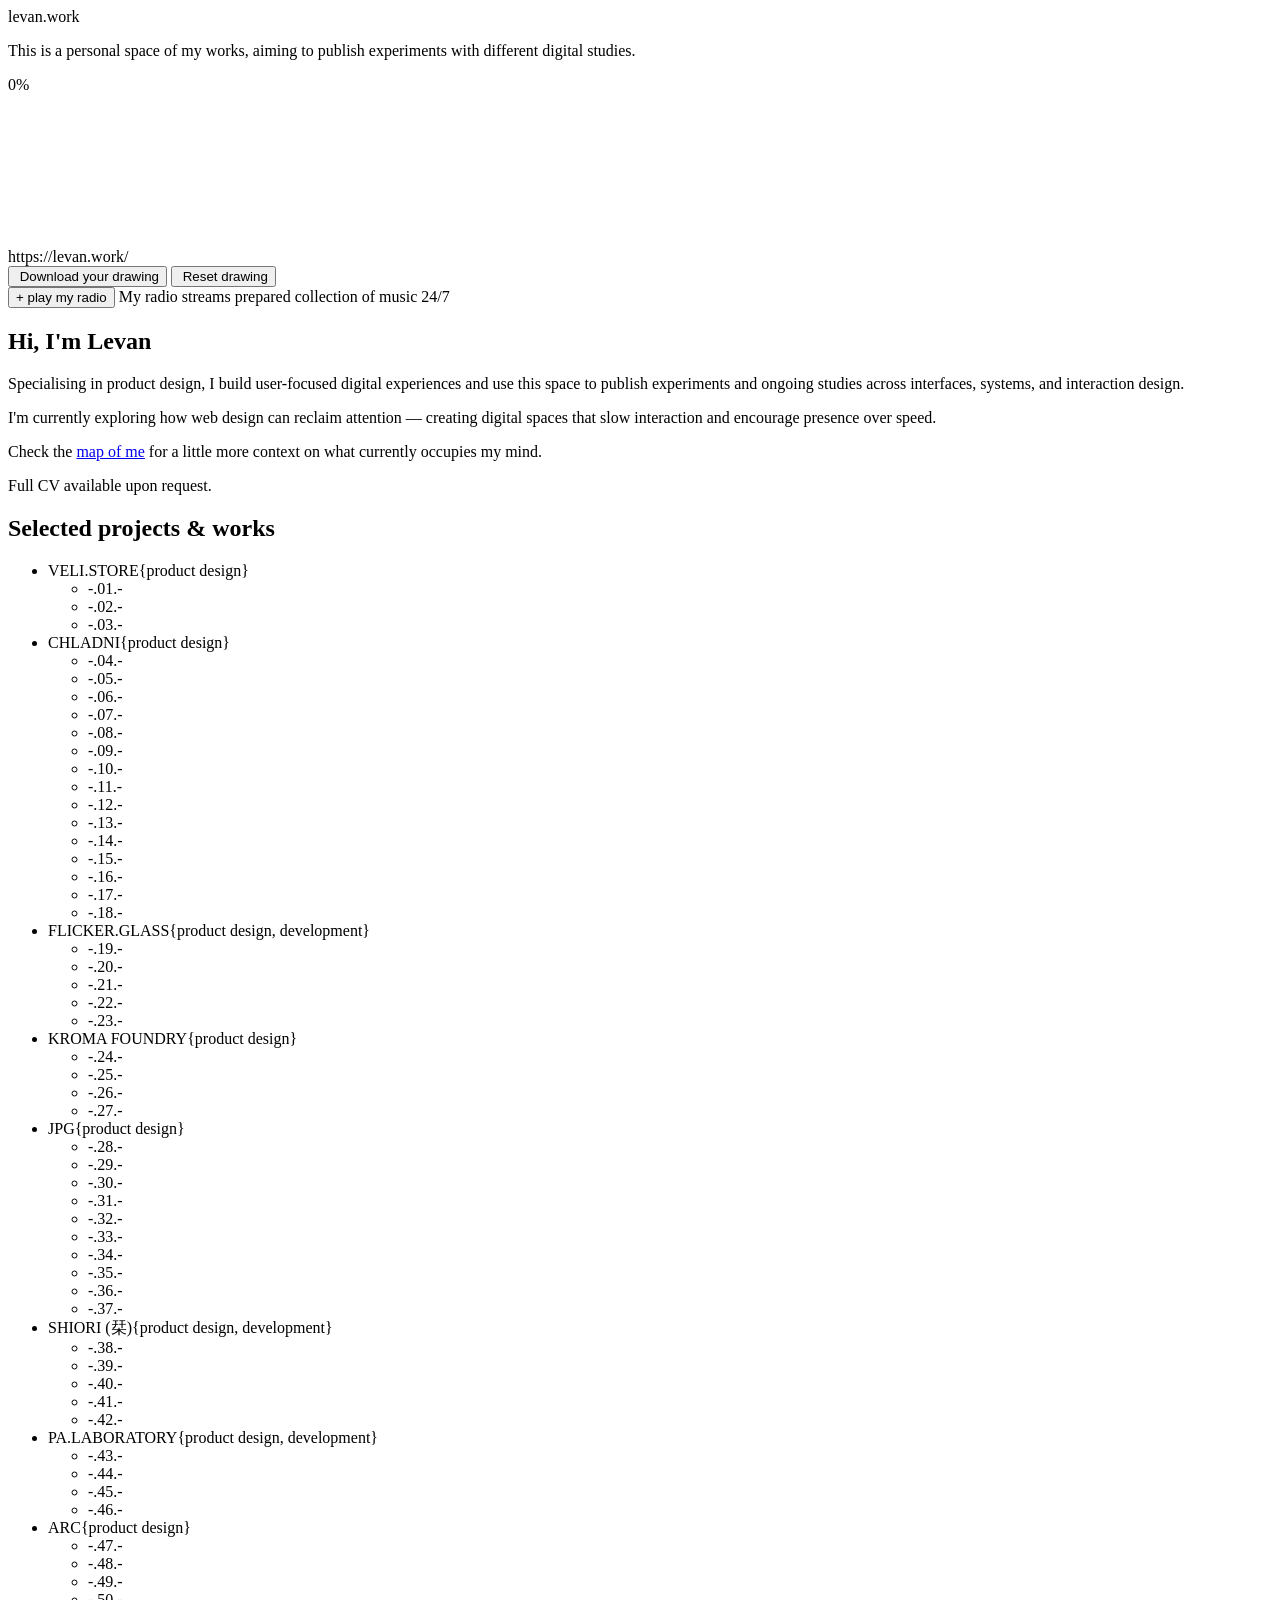
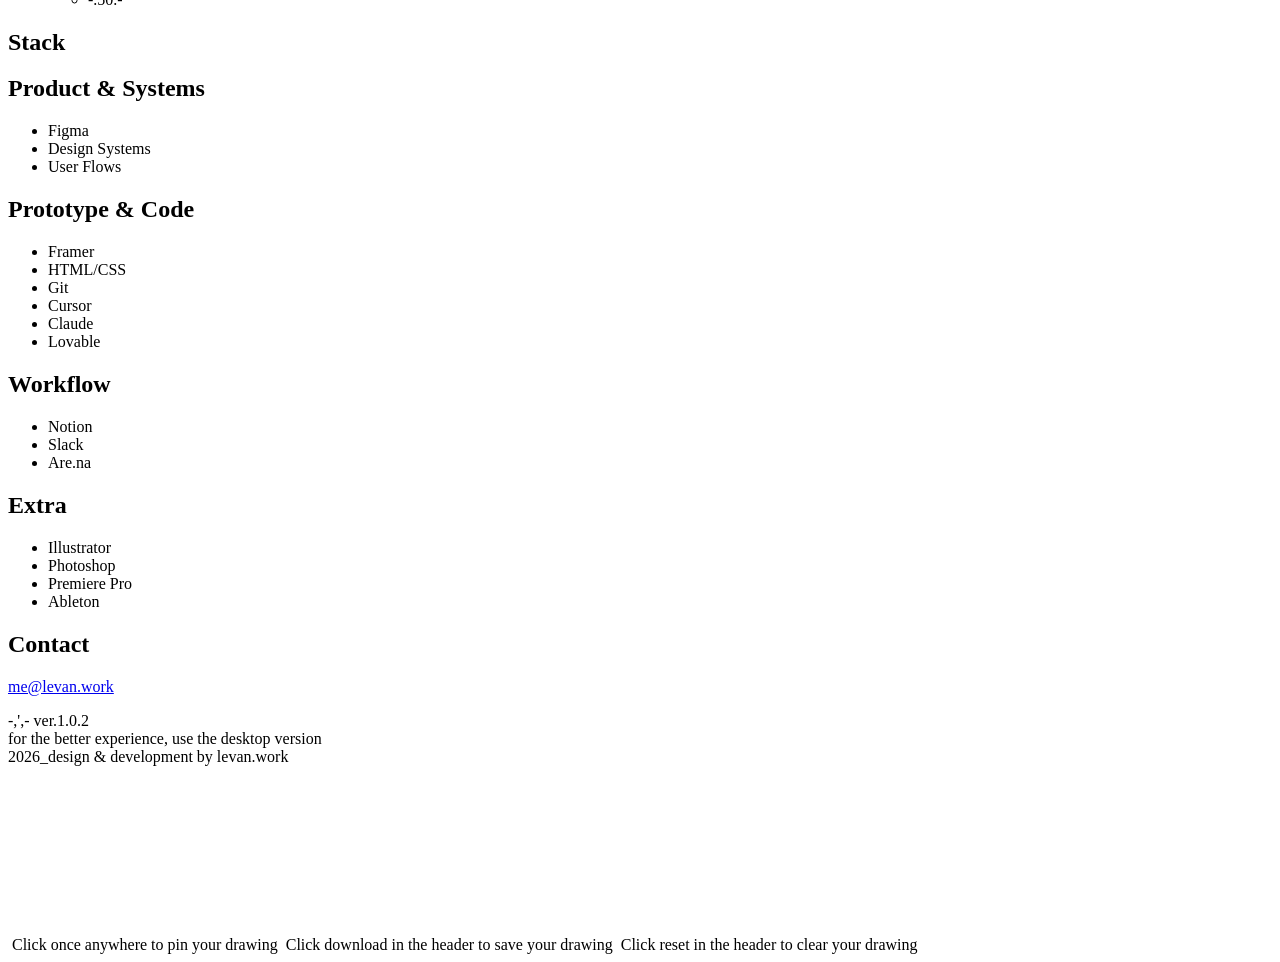
==== index.html @ c1afca65 "removed one image" ====
<!DOCTYPE html>
<html lang="en">
<head>
  <meta charset="UTF-8" />
  <meta name="viewport" content="width=device-width, initial-scale=1.0" />
  <title>levan.work</title>
  <link rel="icon" href="favicon/favicon.ico" sizes="any" />
  <link rel="icon" href="favicon/favicon.svg" type="image/svg+xml" />
  <link rel="icon" href="favicon/favicon-96x96.png" type="image/png" sizes="96x96" />
  <link rel="apple-touch-icon" href="favicon/apple-touch-icon.png" />
  <link rel="manifest" href="favicon/site.webmanifest" />
  <link rel="stylesheet" href="styles.css" />
</head>
<body>
  <div id="preload-loader" class="preload-loader" aria-live="polite" aria-busy="true" role="status">
    <div class="preload-loader__inner">
      <div class="preload-loader__header">
        <span class="preload-loader__title">levan.work</span>
        <span class="preload-loader__icon" aria-hidden="true"><img src="imgs/levan.png" alt="" /></span>
      </div>
      <p class="preload-loader__desc">This is a personal space of my works, aiming to publish experiments with different digital studies.</p>
      <div class="preload-loader__progress">
        <span class="preload-loader__bar" id="preload-loader-bar" aria-hidden="true"><span class="preload-loader__bar-fill" id="preload-loader-fill"></span><span class="preload-loader__pct" id="preload-loader-pct">0%</span></span>
      </div>
    </div>
  </div>
  <div class="custom-scrollbar" aria-hidden="true">
    <div class="custom-scrollbar__thumb" id="scrollbar-thumb"></div>
  </div>
  <canvas id="cursor-drawing" class="cursor-drawing" aria-hidden="true"></canvas>
  <div id="intro-drawing-mask" class="intro-drawing-mask" aria-hidden="true"></div>
  <div class="header-spacer" aria-hidden="true"></div>
  <header class="site-header">
    <span class="header-url">https://levan.work/</span>
    <div class="header-actions">
      <button
        type="button"
        class="header-icon-btn"
        id="download-drawing"
        aria-label="Download your drawing"
      >
        <img src="imgs/icons/download.svg" alt="" />
        <span class="header-icon-tooltip">Download your drawing</span>
      </button>
      <button
        type="button"
        class="header-icon-btn"
        id="reset-drawing"
        aria-label="Reset drawing"
      >
        <img src="imgs/icons/refresh.svg" alt="" />
        <span class="header-icon-tooltip">Reset drawing</span>
      </button>
    </div>
    <span class="header-radio">
      <span class="radio-toggle-wrap">
        <button type="button" id="radio-toggle" class="radio-toggle">+ play my radio</button>
        <span class="header-icon-tooltip radio-tooltip">My radio streams prepared collection of music 24/7</span>
      </span>
    </span>
  </header>

  <main class="main-content">
    <section class="column-left">
      <div class="intro">
        <h1 class="intro-title">
          <span class="intro-title-text">Hi, I'm Levan</span>
          <span class="intro-title-icon" aria-hidden="true">
            <img src="imgs/levan.png" alt="" />
          </span>
        </h1>
        <p>Specialising in product design, I build user-focused digital experiences and use this space to publish experiments and ongoing studies across interfaces, systems, and interaction design.</p>
        <p>I'm currently exploring how web design can reclaim attention — creating digital spaces that slow interaction and encourage presence over speed.</p> <p class="intro-map-link">Check the <a href="map/index.html">map of me</a> for a little more context on what currently occupies my mind.</p>
        <p class="intro-cv">Full CV available upon request.</p>
      </div>

      <div class="projects">
        <h1>Selected projects & works</h1>
        <ul class="project-list">
          <li class="project">
            <div class="project-heading" data-project-description="One of the most popular e-commerce platforms in Georgia. The platform focuses on saving customers time through a seamless, user-centered online shopping experience.">
              <span class="project-name project-name--veli">VELI.STORE</span><span class="project-role">{product design}</span>
            </div>
            <ul class="project-items">
              <li data-preview="veli_02.png"><span class="project-item-label">-.01.-</span></li>
              <li data-preview="veli_03.png"><span class="project-item-label">-.02.-</span></li>
              <li data-preview="veli_05.png"><span class="project-item-label">-.03.-</span></li>
            </ul>
          </li>
          <li class="project">
            <div class="project-heading" data-project-description="Chladni is a predictive maintenance platform for industrial vibration monitoring — I have designed an inner system operating at the intersection of machine learning, physical assets, and human responsibility.">
              <span class="project-name project-name--chladni">CHLADNI</span><span class="project-role">{product design}</span>
            </div>
            <ul class="project-items">
              <li data-preview="chladni_01.png"><span class="project-item-label">-.04.-</span></li>
              <li data-preview="chladni_02.png"><span class="project-item-label">-.05.-</span></li>
              <li data-preview="chladni_03.png"><span class="project-item-label">-.06.-</span></li>
              <li data-preview="cladni_04.png"><span class="project-item-label">-.07.-</span></li>
              <li data-preview="chladni_05.png"><span class="project-item-label">-.08.-</span></li>
              <li data-preview="cladni_06.png"><span class="project-item-label">-.09.-</span></li>
              <li data-preview="cladni_07.png"><span class="project-item-label">-.10.-</span></li>
              <li data-preview="cladni_08.png"><span class="project-item-label">-.11.-</span></li>
              <li data-preview="cladni_09.png"><span class="project-item-label">-.12.-</span></li>
              <li data-preview="cladni_10.png"><span class="project-item-label">-.13.-</span></li>
              <li data-preview="chladni_11.png"><span class="project-item-label">-.14.-</span></li>
              <li data-preview="chladni_12.png"><span class="project-item-label">-.15.-</span></li>
              <li data-preview="chladni_13.png"><span class="project-item-label">-.16.-</span></li>
              <li data-preview="chladni_14.png"><span class="project-item-label">-.17.-</span></li>
              <li data-preview="chladni_15.png"><span class="project-item-label">-.18.-</span></li>
            </ul>
          </li>
          <li class="project">
            <div class="project-heading" data-project-description="Flicker Glass is a radio show hosted by Sandro Tediashvili (Tedi) on Mutant Radio Tbilisi.">
              <span class="project-name project-name--glass">FLICKER.GLASS</span><span class="project-role">{product design, development}</span>
            </div>
            <ul class="project-items">
              <li data-preview="glass_1.mp4" data-preview-width="1920" data-preview-height="1080"><span class="project-item-label">-.19.-</span></li>
              <li data-preview="glass_2.mp4" data-preview-width="1920" data-preview-height="1080"><span class="project-item-label">-.20.-</span></li>
              <li data-preview="glass_3.mp4" data-preview-width="1920" data-preview-height="1080"><span class="project-item-label">-.21.-</span></li>
              <li data-preview="glass_4.mp4" data-preview-width="1920" data-preview-height="1080"><span class="project-item-label">-.22.-</span></li>
              <li data-preview="glass_5.png"><span class="project-item-label">-.23.-</span></li>
            </ul>
          </li>
          <li class="project">
            <div class="project-heading" data-project-description="Digital type foundry crafting contemporary retail and custom typefaces.">
              <span class="project-name project-name--kroma">KROMA FOUNDRY</span><span class="project-role">{product design}</span>
            </div>
            <ul class="project-items">
              <li data-preview="Kroma_01.png"><span class="project-item-label">-.24.-</span></li>
              <li data-preview="Kroma_02.png"><span class="project-item-label">-.25.-</span></li>
              <li data-preview="Kroma_03.png"><span class="project-item-label">-.26.-</span></li>
              <li data-preview="Kroma_04.png"><span class="project-item-label">-.27.-</span></li>
            </ul>
          </li>
          <li class="project">
            <div class="project-heading" data-project-description="E-commerce platform for Printshop and Artist community based in Tbilisi.">
              <span class="project-name project-name--jpg">JPG</span><span class="project-role">{product design}</span>
            </div>
            <ul class="project-items">
              <li data-preview="jpg_01.webp"><span class="project-item-label">-.28.-</span></li>
              <li data-preview="jpg_02.webp"><span class="project-item-label">-.29.-</span></li>
              <li data-preview="jpg_04.webp"><span class="project-item-label">-.30.-</span></li>
              <li data-preview="jpg_05.webp"><span class="project-item-label">-.31.-</span></li>
              <li data-preview="jpg_06.webp"><span class="project-item-label">-.32.-</span></li>
              <li data-preview="jpg_07.webp"><span class="project-item-label">-.33.-</span></li>
              <li data-preview="jpg_08.webp"><span class="project-item-label">-.34.-</span></li>
              <li data-preview="jpg_09.webp"><span class="project-item-label">-.35.-</span></li>
              <li data-preview="jpg_10.webp"><span class="project-item-label">-.36.-</span></li>
              <li data-preview="jpg_11.webp"><span class="project-item-label">-.37.-</span></li>
            </ul>
          </li>
          <li class="project">
            <div class="project-heading" data-project-description="SHIORI (栞) is a place where I collect some writings, prose, poetry, movies, videos and TV shows, suggested by people (and myself:).">
              <span class="project-name project-name--shiori">SHIORI (栞)</span><span class="project-role">{product design, development}</span>
            </div>
            <ul class="project-items">
              <li data-preview="shiori_01.webp"><span class="project-item-label">-.38.-</span></li>
              <li data-preview="shiori_02.webp"><span class="project-item-label">-.39.-</span></li>
              <li data-preview="shiori_03.webp"><span class="project-item-label">-.40.-</span></li>
              <li data-preview="shiori_04.webp"><span class="project-item-label">-.41.-</span></li>
              <li data-preview="shiori_05.webp"><span class="project-item-label">-.42.-</span></li>
            </ul>
          </li>
          <li class="project">
            <div class="project-heading" data-project-description="The idea of ​​the Performing Arts Laboratory involves experimental research and development of theatrical art, performance and other related performing practices.">
              <span class="project-name project-name--pa">PA.LABORATORY</span><span class="project-role">{product design, development}</span>
            </div>
            <ul class="project-items">
              <li data-preview="palab_01.webp"><span class="project-item-label">-.43.-</span></li>
              <li data-preview="palab_02.webp"><span class="project-item-label">-.44.-</span></li>
              <li data-preview="palab_03.webp"><span class="project-item-label">-.45.-</span></li>
              <li data-preview="palab_04.webp"><span class="project-item-label">-.46.-</span></li>
            </ul>
          </li>
          <li class="project">
            <div class="project-heading" data-project-description="An experimental mobile archive interface for contemporary artists, built around principles of structured contribution, non-performative navigation, and deliberate slowness.">
              <span class="project-name project-name--arc">ARC</span><span class="project-role">{product design}</span>
            </div>
            <ul class="project-items">
              <li data-preview="arc_01.avif"><span class="project-item-label">-.47.-</span></li>
              <li data-preview="arc_02.avif"><span class="project-item-label">-.48.-</span></li>
              <li data-preview="arc_03.webp"><span class="project-item-label">-.49.-</span></li>
              <li data-preview="arc_04.webp"><span class="project-item-label">-.50.-</span></li>
            </ul>
          </li>
        </ul>      </div>

      <div class="tools">
        <h1>Stack</h1>

        <div class="tools-group">
          <h2 class="tools-group-title">Product &amp; Systems</h2>
          <ul class="tools-list">
            <li class="tools-item">
              <span class="tools-item-label"><span>Figma</span>
              <img src="imgs/icons/Figma.svg" alt="" class="tools-icon" /></span>
            </li>
            <li class="tools-item">
              <span class="tools-item-label"><span>Design Systems</span>
              <img src="imgs/icons/Design_systems.svg" alt="" class="tools-icon" /></span>
            </li>
            <li class="tools-item">
              <span class="tools-item-label"><span>User Flows</span>
              <img src="imgs/icons/User_flow.svg" alt="" class="tools-icon" /></span>
            </li>
          </ul>
        </div>

        <div class="tools-group">
          <h2 class="tools-group-title">Prototype &amp; Code</h2>
          <ul class="tools-list">
            <li class="tools-item">
              <span class="tools-item-label"><span>Framer</span>
              <img src="imgs/icons/Framer.svg" alt="" class="tools-icon" /></span>
            </li>
            <li class="tools-item">
              <span class="tools-item-label"><span>HTML/CSS</span>
              <span class="tools-icon-pair">
                <img src="imgs/icons/Html.svg" alt="" class="tools-icon" />
                <img src="imgs/icons/Css.svg" alt="" class="tools-icon" />
              </span></span>
            </li>
            <li class="tools-item">
              <span class="tools-item-label"><span>Git</span>
              <img src="imgs/icons/Github.svg" alt="" class="tools-icon" /></span>
            </li>
            <li class="tools-item">
              <span class="tools-item-label"><span>Cursor</span>
              <img src="imgs/icons/Cursor.svg" alt="" class="tools-icon" /></span>
            </li>
            <li class="tools-item">
              <span class="tools-item-label"><span>Claude</span>
              <img src="imgs/icons/Claude.svg" alt="" class="tools-icon" /></span>
            </li>
            <li class="tools-item">
              <span class="tools-item-label"><span>Lovable</span>
              <img src="imgs/icons/Lovable.svg" alt="" class="tools-icon" /></span>
            </li>
          </ul>
        </div>

        <div class="tools-group">
          <h2 class="tools-group-title">Workflow</h2>
          <ul class="tools-list">
            <li class="tools-item">
              <span class="tools-item-label"><span>Notion</span>
              <img src="imgs/icons/Notion.svg" alt="" class="tools-icon" /></span>
            </li>
            <li class="tools-item">
              <span class="tools-item-label"><span>Slack</span>
              <img src="imgs/icons/Slack.svg" alt="" class="tools-icon" /></span>
            </li>
            <li class="tools-item">
              <span class="tools-item-label"><span>Are.na</span>
              <img src="imgs/icons/Arena.svg" alt="" class="tools-icon" /></span>
            </li>
          </ul>
        </div>

        <div class="tools-group">
          <h2 class="tools-group-title">Extra</h2>
          <ul class="tools-list">
            <li class="tools-item">
              <span class="tools-item-label"><span>Illustrator</span>
              <img src="imgs/icons/Illustrator.svg" alt="" class="tools-icon" /></span>
            </li>
            <li class="tools-item">
              <span class="tools-item-label"><span>Photoshop</span>
              <img src="imgs/icons/Photoshop.svg" alt="" class="tools-icon" /></span>
            </li>
            <li class="tools-item">
              <span class="tools-item-label"><span>Premiere Pro</span>
              <img src="imgs/icons/Premiere.svg" alt="" class="tools-icon" /></span>
            </li>
            <li class="tools-item">
              <span class="tools-item-label"><span>Ableton</span>
              <img src="imgs/icons/Ableton.svg" alt="" class="tools-icon" /></span>
            </li>
          </ul>
        </div>
      </div>
      <div class="contact">
        <h1>Contact</h1>
        <p><a href="mailto:me@levan.work">me@levan.work</a></p>
      </div>
    </section>

    <section class="column-right">
      <p class="site-footer-note">
        -,',- ver.1.0.2<br />
        <span class="site-footer-note__desktop-hint">for the better experience, use the desktop version<br /></span>
        2026_design &amp; development by levan.work
      </p>
    </section>
  </main>
  <div class="project-preview" id="project-preview" aria-hidden="true">
    <img id="project-preview-img" alt="" />
    <video id="project-preview-video" muted loop playsinline></video>
  </div>
  <div id="project-description-tooltip" class="project-description-tooltip" aria-hidden="true" role="tooltip"></div>
  <div id="drawing-hint-tooltip" class="drawing-hint-tooltip" aria-hidden="true">
    <span class="drawing-hint-row"><img src="imgs/icons/Click.svg" alt="" class="drawing-hint-icon" /> Click once anywhere to pin your drawing</span>
    <span class="drawing-hint-row"><img src="imgs/icons/Download.svg" alt="" class="drawing-hint-icon" /> Click download in the header to save your drawing</span>
    <span class="drawing-hint-row"><img src="imgs/icons/refresh.svg" alt="" class="drawing-hint-icon" /> Click reset in the header to clear your drawing</span>
  </div>

  <script src="script.js"></script>
</body>
</html>
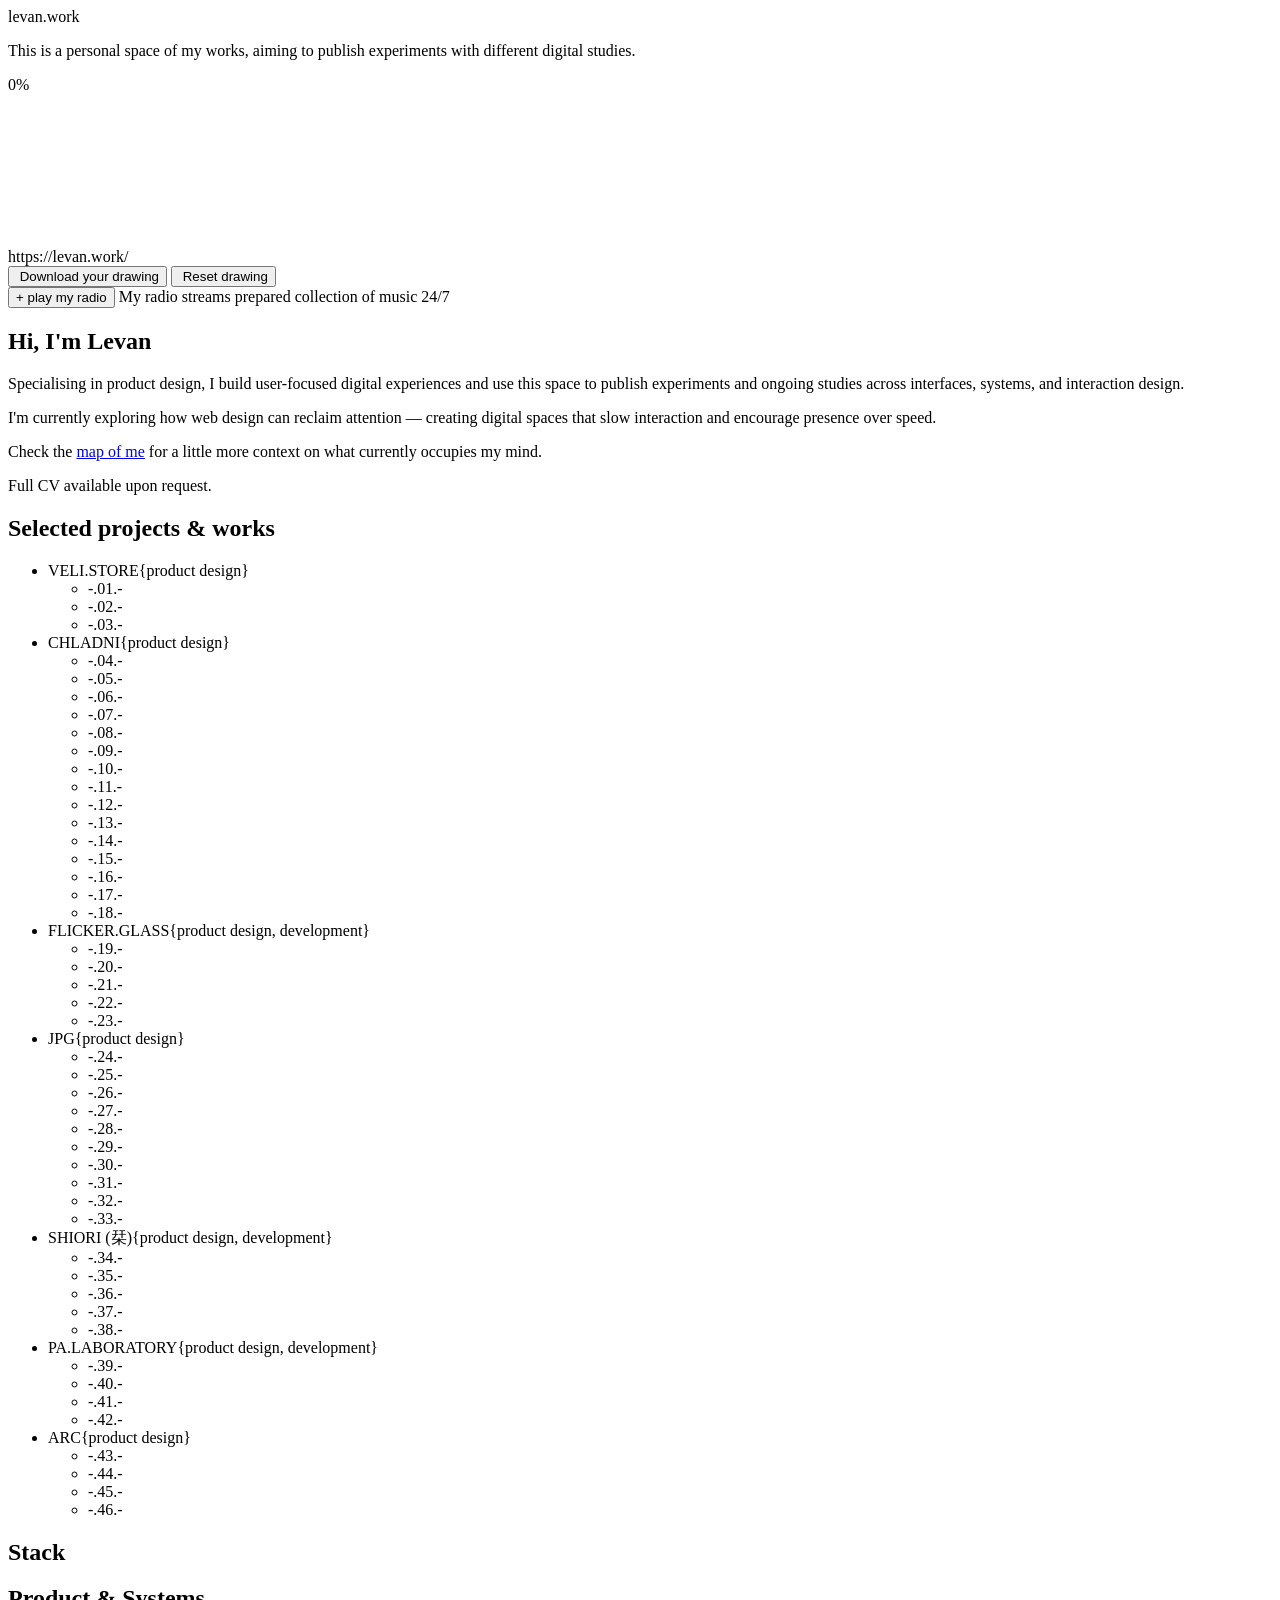
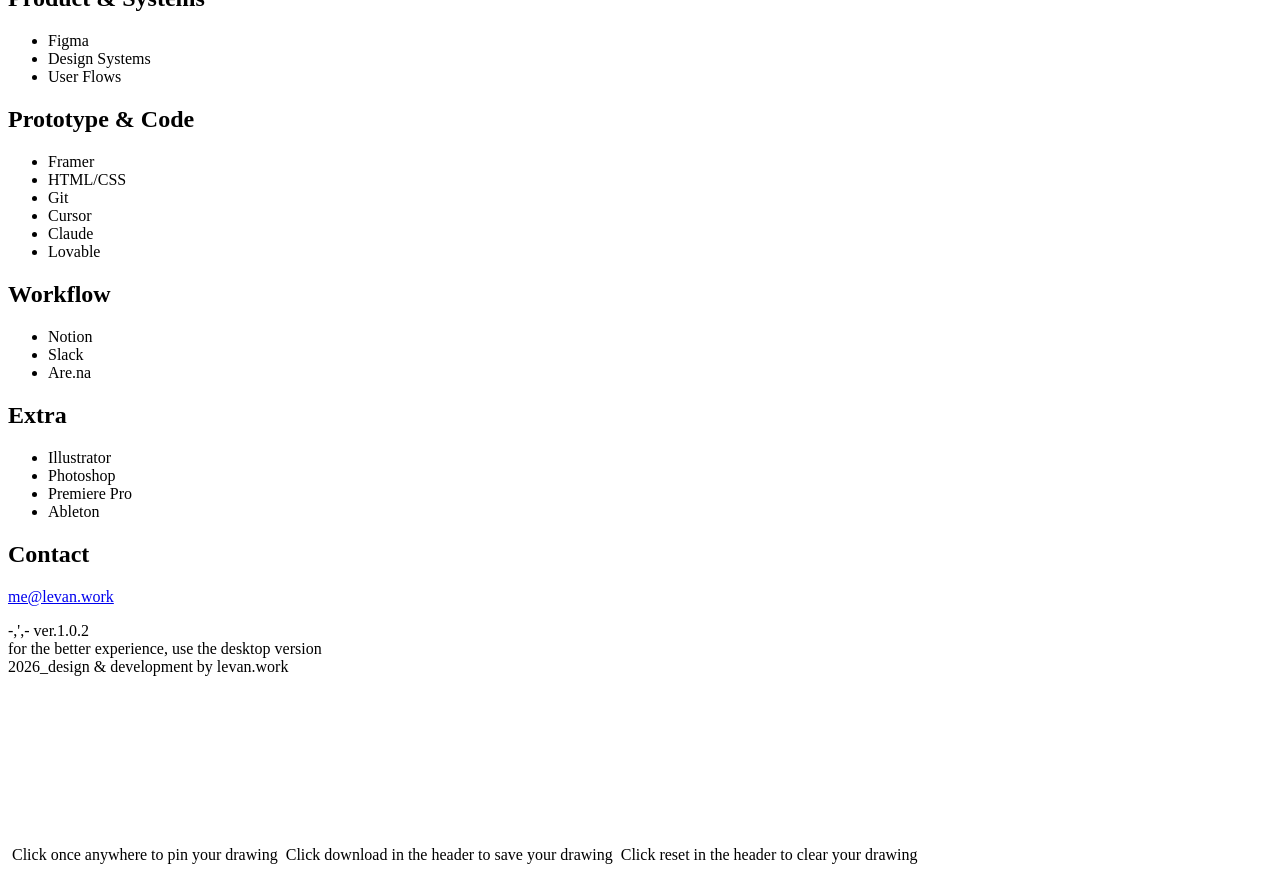
==== commit cbc4b997: "removed one work" ====
--- a/index.html
+++ b/index.html
@@ -122,31 +122,20 @@
             </ul>
           </li>
           <li class="project">
-            <div class="project-heading" data-project-description="Digital type foundry crafting contemporary retail and custom typefaces.">
-              <span class="project-name project-name--kroma">KROMA FOUNDRY</span><span class="project-role">{product design}</span>
-            </div>
-            <ul class="project-items">
-              <li data-preview="Kroma_01.png"><span class="project-item-label">-.24.-</span></li>
-              <li data-preview="Kroma_02.png"><span class="project-item-label">-.25.-</span></li>
-              <li data-preview="Kroma_03.png"><span class="project-item-label">-.26.-</span></li>
-              <li data-preview="Kroma_04.png"><span class="project-item-label">-.27.-</span></li>
-            </ul>
-          </li>
-          <li class="project">
             <div class="project-heading" data-project-description="E-commerce platform for Printshop and Artist community based in Tbilisi.">
               <span class="project-name project-name--jpg">JPG</span><span class="project-role">{product design}</span>
             </div>
             <ul class="project-items">
-              <li data-preview="jpg_01.webp"><span class="project-item-label">-.28.-</span></li>
-              <li data-preview="jpg_02.webp"><span class="project-item-label">-.29.-</span></li>
-              <li data-preview="jpg_04.webp"><span class="project-item-label">-.30.-</span></li>
-              <li data-preview="jpg_05.webp"><span class="project-item-label">-.31.-</span></li>
-              <li data-preview="jpg_06.webp"><span class="project-item-label">-.32.-</span></li>
-              <li data-preview="jpg_07.webp"><span class="project-item-label">-.33.-</span></li>
-              <li data-preview="jpg_08.webp"><span class="project-item-label">-.34.-</span></li>
-              <li data-preview="jpg_09.webp"><span class="project-item-label">-.35.-</span></li>
-              <li data-preview="jpg_10.webp"><span class="project-item-label">-.36.-</span></li>
-              <li data-preview="jpg_11.webp"><span class="project-item-label">-.37.-</span></li>
+              <li data-preview="jpg_01.webp"><span class="project-item-label">-.24.-</span></li>
+              <li data-preview="jpg_02.webp"><span class="project-item-label">-.25.-</span></li>
+              <li data-preview="jpg_04.webp"><span class="project-item-label">-.26.-</span></li>
+              <li data-preview="jpg_05.webp"><span class="project-item-label">-.27.-</span></li>
+              <li data-preview="jpg_06.webp"><span class="project-item-label">-.28.-</span></li>
+              <li data-preview="jpg_07.webp"><span class="project-item-label">-.29.-</span></li>
+              <li data-preview="jpg_08.webp"><span class="project-item-label">-.30.-</span></li>
+              <li data-preview="jpg_09.webp"><span class="project-item-label">-.31.-</span></li>
+              <li data-preview="jpg_10.webp"><span class="project-item-label">-.32.-</span></li>
+              <li data-preview="jpg_11.webp"><span class="project-item-label">-.33.-</span></li>
             </ul>
           </li>
           <li class="project">
@@ -154,11 +143,11 @@
               <span class="project-name project-name--shiori">SHIORI (栞)</span><span class="project-role">{product design, development}</span>
             </div>
             <ul class="project-items">
-              <li data-preview="shiori_01.webp"><span class="project-item-label">-.38.-</span></li>
-              <li data-preview="shiori_02.webp"><span class="project-item-label">-.39.-</span></li>
-              <li data-preview="shiori_03.webp"><span class="project-item-label">-.40.-</span></li>
-              <li data-preview="shiori_04.webp"><span class="project-item-label">-.41.-</span></li>
-              <li data-preview="shiori_05.webp"><span class="project-item-label">-.42.-</span></li>
+              <li data-preview="shiori_01.webp"><span class="project-item-label">-.34.-</span></li>
+              <li data-preview="shiori_02.webp"><span class="project-item-label">-.35.-</span></li>
+              <li data-preview="shiori_03.webp"><span class="project-item-label">-.36.-</span></li>
+              <li data-preview="shiori_04.webp"><span class="project-item-label">-.37.-</span></li>
+              <li data-preview="shiori_05.webp"><span class="project-item-label">-.38.-</span></li>
             </ul>
           </li>
           <li class="project">
@@ -166,10 +155,10 @@
               <span class="project-name project-name--pa">PA.LABORATORY</span><span class="project-role">{product design, development}</span>
             </div>
             <ul class="project-items">
-              <li data-preview="palab_01.webp"><span class="project-item-label">-.43.-</span></li>
-              <li data-preview="palab_02.webp"><span class="project-item-label">-.44.-</span></li>
-              <li data-preview="palab_03.webp"><span class="project-item-label">-.45.-</span></li>
-              <li data-preview="palab_04.webp"><span class="project-item-label">-.46.-</span></li>
+              <li data-preview="palab_01.webp"><span class="project-item-label">-.39.-</span></li>
+              <li data-preview="palab_02.webp"><span class="project-item-label">-.40.-</span></li>
+              <li data-preview="palab_03.webp"><span class="project-item-label">-.41.-</span></li>
+              <li data-preview="palab_04.webp"><span class="project-item-label">-.42.-</span></li>
             </ul>
           </li>
           <li class="project">
@@ -177,10 +166,10 @@
               <span class="project-name project-name--arc">ARC</span><span class="project-role">{product design}</span>
             </div>
             <ul class="project-items">
-              <li data-preview="arc_01.avif"><span class="project-item-label">-.47.-</span></li>
-              <li data-preview="arc_02.avif"><span class="project-item-label">-.48.-</span></li>
-              <li data-preview="arc_03.webp"><span class="project-item-label">-.49.-</span></li>
-              <li data-preview="arc_04.webp"><span class="project-item-label">-.50.-</span></li>
+              <li data-preview="arc_01.avif"><span class="project-item-label">-.43.-</span></li>
+              <li data-preview="arc_02.avif"><span class="project-item-label">-.44.-</span></li>
+              <li data-preview="arc_03.webp"><span class="project-item-label">-.45.-</span></li>
+              <li data-preview="arc_04.webp"><span class="project-item-label">-.46.-</span></li>
             </ul>
           </li>
         </ul>      </div>
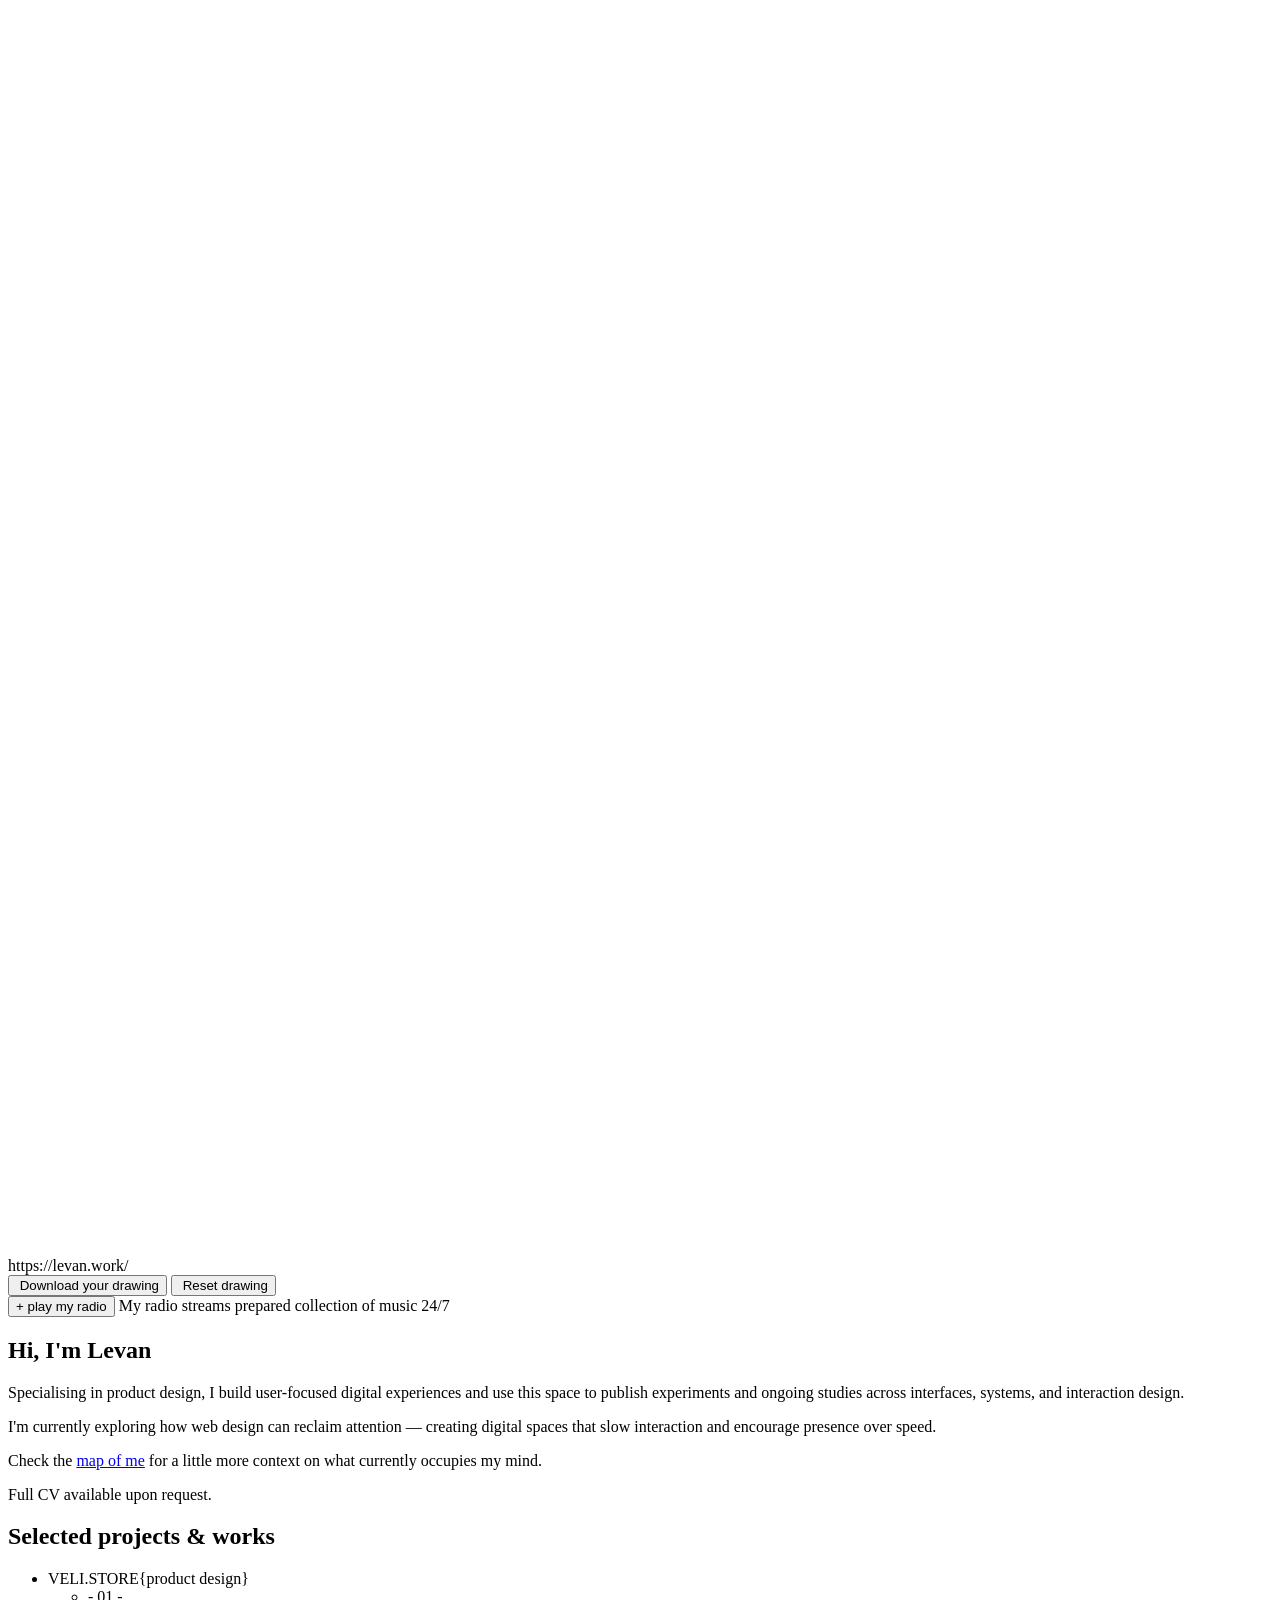
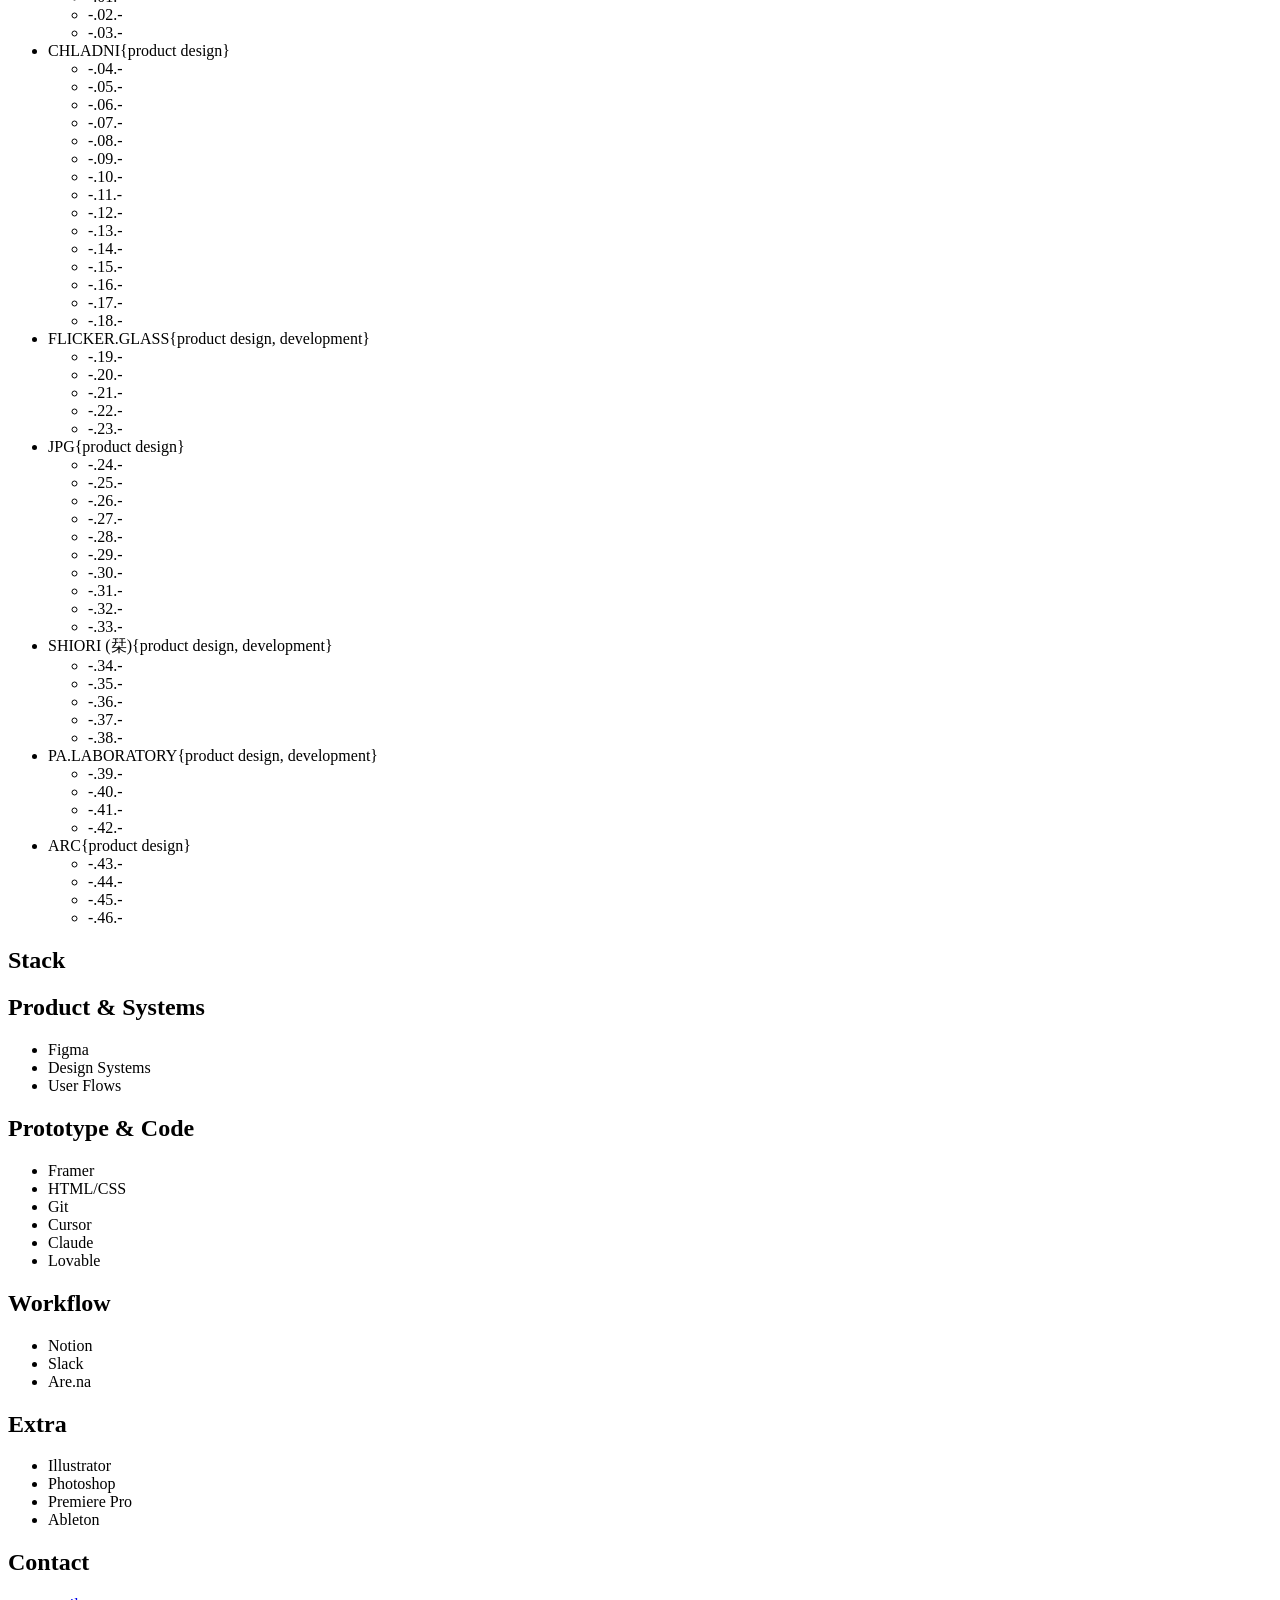
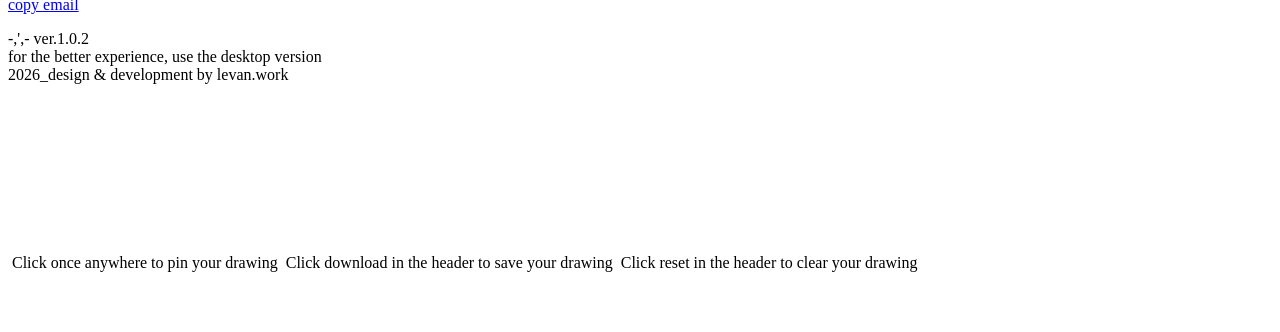
==== commit cd68a214: "email" ====
--- a/index.html
+++ b/index.html
@@ -270,7 +270,7 @@
       </div>
       <div class="contact">
         <h1>Contact</h1>
-        <p><a href="mailto:me@levan.work">me@levan.work</a></p>
+        <p><a href="#" id="copy-email">copy email</a></p>
       </div>
     </section>
 
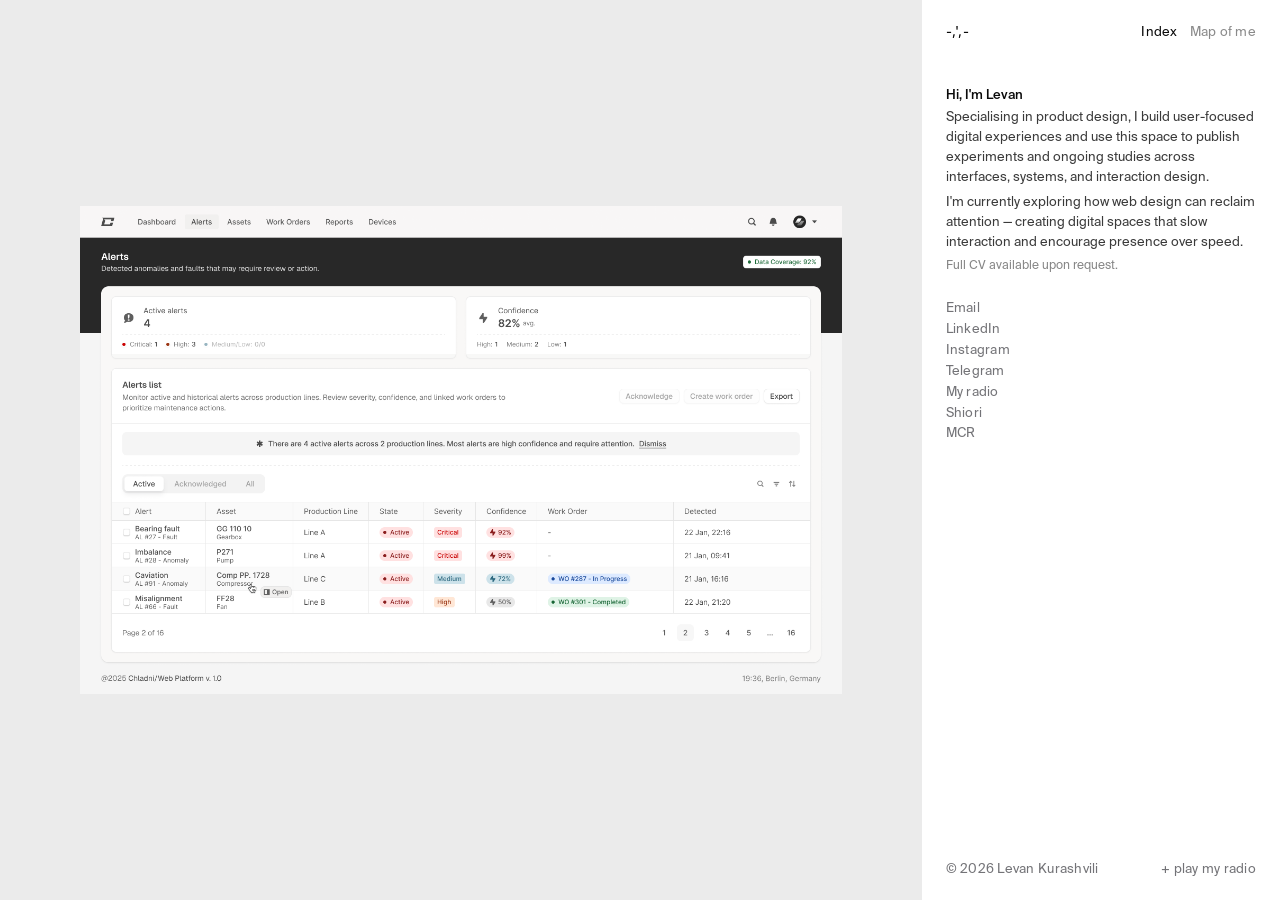
==== commit 501d9a97: "new web" ====
--- a/index.html
+++ b/index.html
@@ -1,298 +1,430 @@
 <!DOCTYPE html>
 <html lang="en">
-<head>
-  <meta charset="UTF-8" />
-  <meta name="viewport" content="width=device-width, initial-scale=1.0" />
-  <title>levan.work</title>
-  <link rel="icon" href="favicon/favicon.ico" sizes="any" />
-  <link rel="icon" href="favicon/favicon.svg" type="image/svg+xml" />
-  <link rel="icon" href="favicon/favicon-96x96.png" type="image/png" sizes="96x96" />
-  <link rel="apple-touch-icon" href="favicon/apple-touch-icon.png" />
-  <link rel="manifest" href="favicon/site.webmanifest" />
-  <link rel="stylesheet" href="styles.css" />
-</head>
-<body>
-  <div id="preload-loader" class="preload-loader" aria-live="polite" aria-busy="true" role="status">
-    <div class="preload-loader__inner">
-      <div class="preload-loader__header">
-        <span class="preload-loader__title">levan.work</span>
-        <span class="preload-loader__icon" aria-hidden="true"><img src="imgs/levan.png" alt="" /></span>
-      </div>
-      <p class="preload-loader__desc">This is a personal space of my works, aiming to publish experiments with different digital studies.</p>
-      <div class="preload-loader__progress">
-        <span class="preload-loader__bar" id="preload-loader-bar" aria-hidden="true"><span class="preload-loader__bar-fill" id="preload-loader-fill"></span><span class="preload-loader__pct" id="preload-loader-pct">0%</span></span>
-      </div>
+  <head>
+    <meta charset="utf-8" />
+    <meta name="viewport" content="width=device-width, initial-scale=1" />
+    <title>Portfolio</title>
+    <link rel="icon" href="favicon/favicon.svg" type="image/svg+xml" />
+    <link rel="manifest" href="favicon/site.webmanifest" />
+    <link rel="stylesheet" href="styles.css" />
+    <script src="works-drawing.js" defer></script>
+    <script src="work-tooltips.js" defer></script>
+    <script src="radio.js" defer></script>
+    <script src="contact.js" defer></script>
+    <script src="responsive-nav.js" defer></script>
+  </head>
+  <body>
+    <div class="portfolio">
+      <main class="works" aria-label="Selected work">
+        <section
+          class="work-frame work-frame--chladni"
+          data-work-tooltip="Chladni is a predictive maintenance platform for industrial vibration monitoring - I have designed an inner system operating at the intersection of machine learning, physical assets, and human responsibility."
+        >
+          <div class="work-frame__media">
+            <img
+              src="imgs/works/chladni_02.png"
+              alt=""
+              loading="lazy"
+              decoding="async"
+            />
+          </div>
+        </section>
+        <section
+          class="work-frame work-frame--chladni"
+          data-work-tooltip="Chladni is a predictive maintenance platform for industrial vibration monitoring - I have designed an inner system operating at the intersection of machine learning, physical assets, and human responsibility."
+        >
+          <div class="work-frame__media">
+            <img
+              src="imgs/works/chladni_05.png"
+              alt=""
+              loading="lazy"
+              decoding="async"
+            />
+          </div>
+        </section>
+        <section
+          class="work-frame work-frame--chladni"
+          data-work-tooltip="Chladni is a predictive maintenance platform for industrial vibration monitoring - I have designed an inner system operating at the intersection of machine learning, physical assets, and human responsibility."
+        >
+          <div class="work-frame__media">
+            <img
+              src="imgs/works/cladni_04.png"
+              alt=""
+              loading="lazy"
+              decoding="async"
+            />
+          </div>
+        </section>
+        <section
+          class="work-frame work-frame--chladni"
+          data-work-tooltip="Chladni is a predictive maintenance platform for industrial vibration monitoring - I have designed an inner system operating at the intersection of machine learning, physical assets, and human responsibility."
+        >
+          <div class="work-frame__media">
+            <img
+              src="imgs/works/cladni_07.png"
+              alt=""
+              loading="lazy"
+              decoding="async"
+            />
+          </div>
+        </section>
+        <section
+          class="work-frame work-frame--chladni"
+          data-work-tooltip="Chladni is a predictive maintenance platform for industrial vibration monitoring - I have designed an inner system operating at the intersection of machine learning, physical assets, and human responsibility."
+        >
+          <div class="work-frame__media">
+            <img
+              src="imgs/works/cladni_09.png"
+              alt=""
+              loading="lazy"
+              decoding="async"
+            />
+          </div>
+        </section>
+        <section
+          class="work-frame"
+          data-work-tooltip="VELI.STORE - One of the most popular e-commerce platforms in Georgia. The platform focuses on saving customers time through a seamless, user-centered online shopping experience."
+        >
+          <div class="work-frame__media">
+            <img
+              src="imgs/works/veli_06.png"
+              alt=""
+              loading="lazy"
+              decoding="async"
+            />
+          </div>
+        </section>
+        <section
+          class="work-frame"
+          data-work-tooltip="VELI.STORE - One of the most popular e-commerce platforms in Georgia. The platform focuses on saving customers time through a seamless, user-centered online shopping experience."
+        >
+          <div class="work-frame__media">
+            <img
+              src="imgs/works/veli_07.png"
+              alt=""
+              loading="lazy"
+              decoding="async"
+            />
+          </div>
+        </section>
+        <section
+          class="work-frame"
+          data-work-tooltip="VELI.STORE - One of the most popular e-commerce platforms in Georgia. The platform focuses on saving customers time through a seamless, user-centered online shopping experience."
+        >
+          <div class="work-frame__media">
+            <img
+              src="imgs/works/veli_08.png"
+              alt=""
+              loading="lazy"
+              decoding="async"
+            />
+          </div>
+        </section>
+        <section
+          class="work-frame"
+          data-work-tooltip="VELI.STORE - One of the most popular e-commerce platforms in Georgia. The platform focuses on saving customers time through a seamless, user-centered online shopping experience."
+        >
+          <div class="work-frame__media">
+            <img
+              src="imgs/works/veli_02.png"
+              alt=""
+              loading="lazy"
+              decoding="async"
+            />
+          </div>
+        </section>
+        <section
+          class="work-frame"
+          data-work-tooltip="FLICKER.GLASS - Flicker Glass is a radio show hosted by Sandro Tediashvili (Tedi) on Mutant Radio Tbilisi."
+        >
+          <div class="work-frame__media">
+            <video
+              src="imgs/works/glass_1.mp4"
+              autoplay
+              muted
+              loop
+              playsinline
+              aria-label=""
+            ></video>
+          </div>
+        </section>
+        <section
+          class="work-frame"
+          data-work-tooltip="FLICKER.GLASS - Flicker Glass is a radio show hosted by Sandro Tediashvili (Tedi) on Mutant Radio Tbilisi."
+        >
+          <div class="work-frame__media">
+            <video
+              src="imgs/works/glass_2.mp4"
+              autoplay
+              muted
+              loop
+              playsinline
+              aria-label=""
+            ></video>
+          </div>
+        </section>
+        <section
+          class="work-frame work-frame--split"
+          data-work-tooltip="FLICKER.GLASS - Flicker Glass is a radio show hosted by Sandro Tediashvili (Tedi) on Mutant Radio Tbilisi."
+        >
+          <div class="work-frame__media work-frame__media--split">
+            <video
+              src="imgs/works/glass_3.mp4"
+              autoplay
+              muted
+              loop
+              playsinline
+              aria-label=""
+            ></video>
+            <video
+              src="imgs/works/glass_4.mp4"
+              autoplay
+              muted
+              loop
+              playsinline
+              aria-label=""
+            ></video>
+          </div>
+        </section>
+        <section
+          class="work-frame"
+          data-work-tooltip="JPG - E-commerce platform for Printshop and Artist community based in Tbilisi."
+        >
+          <div class="work-frame__media">
+            <img
+              src="imgs/works/jpg_01.webp"
+              alt=""
+              loading="lazy"
+              decoding="async"
+            />
+          </div>
+        </section>
+        <section
+          class="work-frame"
+          data-work-tooltip="JPG - E-commerce platform for Printshop and Artist community based in Tbilisi."
+        >
+          <div class="work-frame__media">
+            <img
+              src="imgs/works/jpg_02.webp"
+              alt=""
+              loading="lazy"
+              decoding="async"
+            />
+          </div>
+        </section>
+        <section
+          class="work-frame"
+          data-work-tooltip="JPG - E-commerce platform for Printshop and Artist community based in Tbilisi."
+        >
+          <div class="work-frame__media">
+            <img
+              src="imgs/works/jpg_09.webp"
+              alt=""
+              loading="lazy"
+              decoding="async"
+            />
+          </div>
+        </section>
+        <section
+          class="work-frame"
+          data-work-tooltip="JPG - E-commerce platform for Printshop and Artist community based in Tbilisi."
+        >
+          <div class="work-frame__media">
+            <img
+              src="imgs/works/jpg_10.webp"
+              alt=""
+              loading="lazy"
+              decoding="async"
+            />
+          </div>
+        </section>
+        <section
+          class="work-frame"
+          data-work-tooltip="SHIORI (栞) - SHIORI (栞) is a place where I collect some writings, prose, poetry, movies, videos and TV shows, suggested by people (and myself:)."
+        >
+          <div class="work-frame__media">
+            <img
+              src="imgs/works/shiori_01.webp"
+              alt=""
+              loading="lazy"
+              decoding="async"
+            />
+          </div>
+        </section>
+        <section
+          class="work-frame"
+          data-work-tooltip="SHIORI (栞) - SHIORI (栞) is a place where I collect some writings, prose, poetry, movies, videos and TV shows, suggested by people (and myself:)."
+        >
+          <div class="work-frame__media">
+            <img
+              src="imgs/works/shiori_02.webp"
+              alt=""
+              loading="lazy"
+              decoding="async"
+            />
+          </div>
+        </section>
+        <section
+          class="work-frame"
+          data-work-tooltip="SHIORI (栞) is a place where I collect some writings, prose, poetry, movies, videos and TV shows, suggested by people (and myself:)."
+        >
+          <div class="work-frame__media">
+            <img
+              src="imgs/works/shiori_05.webp"
+              alt=""
+              loading="lazy"
+              decoding="async"
+            />
+          </div>
+        </section>
+        <section
+          class="work-frame"
+          data-work-tooltip="My personal radio, streaming the music 24/7."
+        >
+          <div class="work-frame__media">
+            <img
+              src="imgs/works/radio.png"
+              alt=""
+              loading="lazy"
+              decoding="async"
+            />
+          </div>
+        </section>
+      </main>
+
+      <aside class="panel" aria-label="About">
+        <header class="panel__header">
+          <a class="logo" href="index.html" aria-label="Home">-,',-</a>
+          <nav class="nav" aria-label="Primary">
+            <a class="is-active" href="index.html">Index</a>
+            <a href="map.html"
+              ><span class="nav-label-desktop">Map of me</span
+              ><span class="nav-label-mobile">Stack</span></a
+            >
+          </nav>
+        </header>
+
+        <div class="panel__body">
+          <div class="intro">
+            <div class="greeting">
+              <span class="greeting__text">Hi, I'm Levan</span>
+              <img
+                class="greeting__avatar"
+                src="imgs/levan.png"
+                alt=""
+                width="16"
+                height="16"
+                decoding="async"
+              />
+            </div>
+            <p class="lede">
+              Specialising in product design, I build user-focused digital
+              experiences and use this space to publish experiments and ongoing
+              studies across interfaces, systems, and interaction design.
+            </p>
+            <p class="lede">
+              I'm currently exploring how web design can reclaim attention —
+              creating digital spaces that slow interaction and encourage presence
+              over speed.
+            </p>
+            <p class="intro__cv-note">Full CV available upon request.</p>
+          </div>
+
+          <section class="contact" aria-label="Contact">
+            <ul class="contact__list">
+              <li class="contact__item">
+                <button
+                  type="button"
+                  class="contact__email"
+                  id="contact-email-copy"
+                >
+                  <span class="contact__email-label" aria-live="polite">Email</span>
+                  <span class="contact__detail">me@levan.work</span>
+                </button>
+              </li>
+              <li class="contact__item">
+                <a
+                  class="contact__link"
+                  href="https://www.linkedin.com/in/levan-kurashvili-3b15b1124/"
+                  target="_blank"
+                  rel="noopener noreferrer"
+                >
+                  <span class="contact__label">LinkedIn</span>
+                  <span class="contact__detail">Levan Kurashvili</span>
+                </a>
+              </li>
+              <li class="contact__item">
+                <a
+                  class="contact__link"
+                  href="https://www.instagram.com/fjaartaf.zone/"
+                  target="_blank"
+                  rel="noopener noreferrer"
+                >
+                  <span class="contact__label">Instagram</span>
+                  <span class="contact__detail">fjaartaf.zone</span>
+                </a>
+              </li>
+              <li class="contact__item">
+                <a
+                  class="contact__link"
+                  href="https://t.me/disstracked"
+                  target="_blank"
+                  rel="noopener noreferrer"
+                >
+                  <span class="contact__label">Telegram</span>
+                  <span class="contact__detail">@disstracked</span>
+                </a>
+              </li>
+              <li class="contact__item">
+                <a
+                  class="contact__link"
+                  href="https://fjaartaf.zone/"
+                  target="_blank"
+                  rel="noopener noreferrer"
+                >
+                  <span class="contact__label">My radio</span>
+                  <span class="contact__detail">https://fjaartaf.zone/</span>
+                </a>
+              </li>
+              <li class="contact__item">
+                <a
+                  class="contact__link"
+                  href="https://shiori.world/"
+                  target="_blank"
+                  rel="noopener noreferrer"
+                >
+                  <span class="contact__label">Shiori</span>
+                  <span class="contact__detail">https://shiori.world/</span>
+                </a>
+              </li>
+              <li class="contact__item">
+                <a
+                  class="contact__link"
+                  href="https://mindcontrolledrectifier.bandcamp.com/"
+                  target="_blank"
+                  rel="noopener noreferrer"
+                >
+                  <span class="contact__label">MCR</span>
+                  <span class="contact__detail">https://mcr.ge/</span>
+                </a>
+              </li>
+            </ul>
+          </section>
+
+          <div class="services">
+            <audio id="site-radio" preload="none" playsinline></audio>
+            <p class="services__copyright">© 2026 Levan Kurashvili</p>
+            <button
+              type="button"
+              class="radio-toggle"
+              id="radio-toggle"
+              aria-pressed="false"
+            >
+              <span class="radio-toggle__label">+ play my radio</span>
+            </button>
+          </div>
+        </div>
+      </aside>
     </div>
-  </div>
-  <div class="custom-scrollbar" aria-hidden="true">
-    <div class="custom-scrollbar__thumb" id="scrollbar-thumb"></div>
-  </div>
-  <canvas id="cursor-drawing" class="cursor-drawing" aria-hidden="true"></canvas>
-  <div id="intro-drawing-mask" class="intro-drawing-mask" aria-hidden="true"></div>
-  <div class="header-spacer" aria-hidden="true"></div>
-  <header class="site-header">
-    <span class="header-url">https://levan.work/</span>
-    <div class="header-actions">
-      <button
-        type="button"
-        class="header-icon-btn"
-        id="download-drawing"
-        aria-label="Download your drawing"
-      >
-        <img src="imgs/icons/download.svg" alt="" />
-        <span class="header-icon-tooltip">Download your drawing</span>
-      </button>
-      <button
-        type="button"
-        class="header-icon-btn"
-        id="reset-drawing"
-        aria-label="Reset drawing"
-      >
-        <img src="imgs/icons/refresh.svg" alt="" />
-        <span class="header-icon-tooltip">Reset drawing</span>
-      </button>
-    </div>
-    <span class="header-radio">
-      <span class="radio-toggle-wrap">
-        <button type="button" id="radio-toggle" class="radio-toggle">+ play my radio</button>
-        <span class="header-icon-tooltip radio-tooltip">My radio streams prepared collection of music 24/7</span>
-      </span>
-    </span>
-  </header>
-
-  <main class="main-content">
-    <section class="column-left">
-      <div class="intro">
-        <h1 class="intro-title">
-          <span class="intro-title-text">Hi, I'm Levan</span>
-          <span class="intro-title-icon" aria-hidden="true">
-            <img src="imgs/levan.png" alt="" />
-          </span>
-        </h1>
-        <p>Specialising in product design, I build user-focused digital experiences and use this space to publish experiments and ongoing studies across interfaces, systems, and interaction design.</p>
-        <p>I'm currently exploring how web design can reclaim attention — creating digital spaces that slow interaction and encourage presence over speed.</p> <p class="intro-map-link">Check the <a href="map/index.html">map of me</a> for a little more context on what currently occupies my mind.</p>
-        <p class="intro-cv">Full CV available upon request.</p>
-      </div>
-
-      <div class="projects">
-        <h1>Selected projects & works</h1>
-        <ul class="project-list">
-          <li class="project">
-            <div class="project-heading" data-project-description="One of the most popular e-commerce platforms in Georgia. The platform focuses on saving customers time through a seamless, user-centered online shopping experience.">
-              <span class="project-name project-name--veli">VELI.STORE</span><span class="project-role">{product design}</span>
-            </div>
-            <ul class="project-items">
-              <li data-preview="veli_02.png"><span class="project-item-label">-.01.-</span></li>
-              <li data-preview="veli_03.png"><span class="project-item-label">-.02.-</span></li>
-              <li data-preview="veli_05.png"><span class="project-item-label">-.03.-</span></li>
-            </ul>
-          </li>
-          <li class="project">
-            <div class="project-heading" data-project-description="Chladni is a predictive maintenance platform for industrial vibration monitoring — I have designed an inner system operating at the intersection of machine learning, physical assets, and human responsibility.">
-              <span class="project-name project-name--chladni">CHLADNI</span><span class="project-role">{product design}</span>
-            </div>
-            <ul class="project-items">
-              <li data-preview="chladni_01.png"><span class="project-item-label">-.04.-</span></li>
-              <li data-preview="chladni_02.png"><span class="project-item-label">-.05.-</span></li>
-              <li data-preview="chladni_03.png"><span class="project-item-label">-.06.-</span></li>
-              <li data-preview="cladni_04.png"><span class="project-item-label">-.07.-</span></li>
-              <li data-preview="chladni_05.png"><span class="project-item-label">-.08.-</span></li>
-              <li data-preview="cladni_06.png"><span class="project-item-label">-.09.-</span></li>
-              <li data-preview="cladni_07.png"><span class="project-item-label">-.10.-</span></li>
-              <li data-preview="cladni_08.png"><span class="project-item-label">-.11.-</span></li>
-              <li data-preview="cladni_09.png"><span class="project-item-label">-.12.-</span></li>
-              <li data-preview="cladni_10.png"><span class="project-item-label">-.13.-</span></li>
-              <li data-preview="chladni_11.png"><span class="project-item-label">-.14.-</span></li>
-              <li data-preview="chladni_12.png"><span class="project-item-label">-.15.-</span></li>
-              <li data-preview="chladni_13.png"><span class="project-item-label">-.16.-</span></li>
-              <li data-preview="chladni_14.png"><span class="project-item-label">-.17.-</span></li>
-              <li data-preview="chladni_15.png"><span class="project-item-label">-.18.-</span></li>
-            </ul>
-          </li>
-          <li class="project">
-            <div class="project-heading" data-project-description="Flicker Glass is a radio show hosted by Sandro Tediashvili (Tedi) on Mutant Radio Tbilisi.">
-              <span class="project-name project-name--glass">FLICKER.GLASS</span><span class="project-role">{product design, development}</span>
-            </div>
-            <ul class="project-items">
-              <li data-preview="glass_1.mp4" data-preview-width="1920" data-preview-height="1080"><span class="project-item-label">-.19.-</span></li>
-              <li data-preview="glass_2.mp4" data-preview-width="1920" data-preview-height="1080"><span class="project-item-label">-.20.-</span></li>
-              <li data-preview="glass_3.mp4" data-preview-width="1920" data-preview-height="1080"><span class="project-item-label">-.21.-</span></li>
-              <li data-preview="glass_4.mp4" data-preview-width="1920" data-preview-height="1080"><span class="project-item-label">-.22.-</span></li>
-              <li data-preview="glass_5.png"><span class="project-item-label">-.23.-</span></li>
-            </ul>
-          </li>
-          <li class="project">
-            <div class="project-heading" data-project-description="E-commerce platform for Printshop and Artist community based in Tbilisi.">
-              <span class="project-name project-name--jpg">JPG</span><span class="project-role">{product design}</span>
-            </div>
-            <ul class="project-items">
-              <li data-preview="jpg_01.webp"><span class="project-item-label">-.24.-</span></li>
-              <li data-preview="jpg_02.webp"><span class="project-item-label">-.25.-</span></li>
-              <li data-preview="jpg_04.webp"><span class="project-item-label">-.26.-</span></li>
-              <li data-preview="jpg_05.webp"><span class="project-item-label">-.27.-</span></li>
-              <li data-preview="jpg_06.webp"><span class="project-item-label">-.28.-</span></li>
-              <li data-preview="jpg_07.webp"><span class="project-item-label">-.29.-</span></li>
-              <li data-preview="jpg_08.webp"><span class="project-item-label">-.30.-</span></li>
-              <li data-preview="jpg_09.webp"><span class="project-item-label">-.31.-</span></li>
-              <li data-preview="jpg_10.webp"><span class="project-item-label">-.32.-</span></li>
-              <li data-preview="jpg_11.webp"><span class="project-item-label">-.33.-</span></li>
-            </ul>
-          </li>
-          <li class="project">
-            <div class="project-heading" data-project-description="SHIORI (栞) is a place where I collect some writings, prose, poetry, movies, videos and TV shows, suggested by people (and myself:).">
-              <span class="project-name project-name--shiori">SHIORI (栞)</span><span class="project-role">{product design, development}</span>
-            </div>
-            <ul class="project-items">
-              <li data-preview="shiori_01.webp"><span class="project-item-label">-.34.-</span></li>
-              <li data-preview="shiori_02.webp"><span class="project-item-label">-.35.-</span></li>
-              <li data-preview="shiori_03.webp"><span class="project-item-label">-.36.-</span></li>
-              <li data-preview="shiori_04.webp"><span class="project-item-label">-.37.-</span></li>
-              <li data-preview="shiori_05.webp"><span class="project-item-label">-.38.-</span></li>
-            </ul>
-          </li>
-          <li class="project">
-            <div class="project-heading" data-project-description="The idea of ​​the Performing Arts Laboratory involves experimental research and development of theatrical art, performance and other related performing practices.">
-              <span class="project-name project-name--pa">PA.LABORATORY</span><span class="project-role">{product design, development}</span>
-            </div>
-            <ul class="project-items">
-              <li data-preview="palab_01.webp"><span class="project-item-label">-.39.-</span></li>
-              <li data-preview="palab_02.webp"><span class="project-item-label">-.40.-</span></li>
-              <li data-preview="palab_03.webp"><span class="project-item-label">-.41.-</span></li>
-              <li data-preview="palab_04.webp"><span class="project-item-label">-.42.-</span></li>
-            </ul>
-          </li>
-          <li class="project">
-            <div class="project-heading" data-project-description="An experimental mobile archive interface for contemporary artists, built around principles of structured contribution, non-performative navigation, and deliberate slowness.">
-              <span class="project-name project-name--arc">ARC</span><span class="project-role">{product design}</span>
-            </div>
-            <ul class="project-items">
-              <li data-preview="arc_01.avif"><span class="project-item-label">-.43.-</span></li>
-              <li data-preview="arc_02.avif"><span class="project-item-label">-.44.-</span></li>
-              <li data-preview="arc_03.webp"><span class="project-item-label">-.45.-</span></li>
-              <li data-preview="arc_04.webp"><span class="project-item-label">-.46.-</span></li>
-            </ul>
-          </li>
-        </ul>      </div>
-
-      <div class="tools">
-        <h1>Stack</h1>
-
-        <div class="tools-group">
-          <h2 class="tools-group-title">Product &amp; Systems</h2>
-          <ul class="tools-list">
-            <li class="tools-item">
-              <span class="tools-item-label"><span>Figma</span>
-              <img src="imgs/icons/Figma.svg" alt="" class="tools-icon" /></span>
-            </li>
-            <li class="tools-item">
-              <span class="tools-item-label"><span>Design Systems</span>
-              <img src="imgs/icons/Design_systems.svg" alt="" class="tools-icon" /></span>
-            </li>
-            <li class="tools-item">
-              <span class="tools-item-label"><span>User Flows</span>
-              <img src="imgs/icons/User_flow.svg" alt="" class="tools-icon" /></span>
-            </li>
-          </ul>
-        </div>
-
-        <div class="tools-group">
-          <h2 class="tools-group-title">Prototype &amp; Code</h2>
-          <ul class="tools-list">
-            <li class="tools-item">
-              <span class="tools-item-label"><span>Framer</span>
-              <img src="imgs/icons/Framer.svg" alt="" class="tools-icon" /></span>
-            </li>
-            <li class="tools-item">
-              <span class="tools-item-label"><span>HTML/CSS</span>
-              <span class="tools-icon-pair">
-                <img src="imgs/icons/Html.svg" alt="" class="tools-icon" />
-                <img src="imgs/icons/Css.svg" alt="" class="tools-icon" />
-              </span></span>
-            </li>
-            <li class="tools-item">
-              <span class="tools-item-label"><span>Git</span>
-              <img src="imgs/icons/Github.svg" alt="" class="tools-icon" /></span>
-            </li>
-            <li class="tools-item">
-              <span class="tools-item-label"><span>Cursor</span>
-              <img src="imgs/icons/Cursor.svg" alt="" class="tools-icon" /></span>
-            </li>
-            <li class="tools-item">
-              <span class="tools-item-label"><span>Claude</span>
-              <img src="imgs/icons/Claude.svg" alt="" class="tools-icon" /></span>
-            </li>
-            <li class="tools-item">
-              <span class="tools-item-label"><span>Lovable</span>
-              <img src="imgs/icons/Lovable.svg" alt="" class="tools-icon" /></span>
-            </li>
-          </ul>
-        </div>
-
-        <div class="tools-group">
-          <h2 class="tools-group-title">Workflow</h2>
-          <ul class="tools-list">
-            <li class="tools-item">
-              <span class="tools-item-label"><span>Notion</span>
-              <img src="imgs/icons/Notion.svg" alt="" class="tools-icon" /></span>
-            </li>
-            <li class="tools-item">
-              <span class="tools-item-label"><span>Slack</span>
-              <img src="imgs/icons/Slack.svg" alt="" class="tools-icon" /></span>
-            </li>
-            <li class="tools-item">
-              <span class="tools-item-label"><span>Are.na</span>
-              <img src="imgs/icons/Arena.svg" alt="" class="tools-icon" /></span>
-            </li>
-          </ul>
-        </div>
-
-        <div class="tools-group">
-          <h2 class="tools-group-title">Extra</h2>
-          <ul class="tools-list">
-            <li class="tools-item">
-              <span class="tools-item-label"><span>Illustrator</span>
-              <img src="imgs/icons/Illustrator.svg" alt="" class="tools-icon" /></span>
-            </li>
-            <li class="tools-item">
-              <span class="tools-item-label"><span>Photoshop</span>
-              <img src="imgs/icons/Photoshop.svg" alt="" class="tools-icon" /></span>
-            </li>
-            <li class="tools-item">
-              <span class="tools-item-label"><span>Premiere Pro</span>
-              <img src="imgs/icons/Premiere.svg" alt="" class="tools-icon" /></span>
-            </li>
-            <li class="tools-item">
-              <span class="tools-item-label"><span>Ableton</span>
-              <img src="imgs/icons/Ableton.svg" alt="" class="tools-icon" /></span>
-            </li>
-          </ul>
-        </div>
-      </div>
-      <div class="contact">
-        <h1>Contact</h1>
-        <p><a href="#" id="copy-email">copy email</a></p>
-      </div>
-    </section>
-
-    <section class="column-right">
-      <p class="site-footer-note">
-        -,',- ver.1.0.2<br />
-        <span class="site-footer-note__desktop-hint">for the better experience, use the desktop version<br /></span>
-        2026_design &amp; development by levan.work
-      </p>
-    </section>
-  </main>
-  <div class="project-preview" id="project-preview" aria-hidden="true">
-    <img id="project-preview-img" alt="" />
-    <video id="project-preview-video" muted loop playsinline></video>
-  </div>
-  <div id="project-description-tooltip" class="project-description-tooltip" aria-hidden="true" role="tooltip"></div>
-  <div id="drawing-hint-tooltip" class="drawing-hint-tooltip" aria-hidden="true">
-    <span class="drawing-hint-row"><img src="imgs/icons/Click.svg" alt="" class="drawing-hint-icon" /> Click once anywhere to pin your drawing</span>
-    <span class="drawing-hint-row"><img src="imgs/icons/Download.svg" alt="" class="drawing-hint-icon" /> Click download in the header to save your drawing</span>
-    <span class="drawing-hint-row"><img src="imgs/icons/refresh.svg" alt="" class="drawing-hint-icon" /> Click reset in the header to clear your drawing</span>
-  </div>
-
-  <script src="script.js"></script>
-</body>
+  </body>
 </html>
--- a/styles.css
+++ b/styles.css
@@ -0,0 +1,682 @@
+/* Inter (logo) */
+@font-face {
+  font-family: "Inter";
+  src: url("fonts/Inter-Medium.otf") format("opentype");
+  font-weight: 500;
+  font-style: normal;
+  font-display: swap;
+}
+
+/* Suisse Intl */
+@font-face {
+  font-family: "Suisse Intl";
+  src: url("fonts/SuisseIntl-Regular.otf") format("opentype");
+  font-weight: 400;
+  font-style: normal;
+  font-display: swap;
+}
+
+@font-face {
+  font-family: "Suisse Intl";
+  src: url("fonts/SuisseIntl-Book.otf") format("opentype");
+  font-weight: 450;
+  font-style: normal;
+  font-display: swap;
+}
+
+@font-face {
+  font-family: "Suisse Intl";
+  src: url("fonts/SuisseIntl-Medium.otf") format("opentype");
+  font-weight: 500;
+  font-style: normal;
+  font-display: swap;
+}
+
+@font-face {
+  font-family: "Suisse Intl";
+  src: url("fonts/SuisseIntl-SemiBold.otf") format("opentype");
+  font-weight: 600;
+  font-style: normal;
+  font-display: swap;
+}
+
+@font-face {
+  font-family: "Suisse Intl";
+  src: url("fonts/SuisseIntl-Bold.otf") format("opentype");
+  font-weight: 700;
+  font-style: normal;
+  font-display: swap;
+}
+
+:root {
+  --bg-panel: #ffffff;
+  --text: #0a0a0a;
+  --text-muted: #8a8a8a;
+  --frame-bg: rgba(235, 235, 235);
+  --pad-frame: 80px;
+  --gap-frames: 4px;
+  --nav-font-size: 13px;
+}
+
+*,
+*::before,
+*::after {
+  box-sizing: border-box;
+}
+
+html,
+body {
+  margin: 0;
+  height: 100%;
+  overflow: hidden;
+}
+
+body {
+  font-family: "Suisse Intl", system-ui, -apple-system, sans-serif;
+  font-weight: 400;
+  color: var(--text);
+  background: var(--bg-panel);
+  -webkit-font-smoothing: antialiased;
+}
+
+.portfolio {
+  display: flex;
+  height: 100vh;
+  min-height: 100vh;
+  min-width: 960px;
+}
+
+/* Left: scrollable works (scrollbar hidden, still scrollable) */
+.works {
+  flex: 1;
+  min-width: 0;
+  height: 100vh;
+  overflow-y: auto;
+  overflow-x: hidden;
+  background: var(--bg-panel);
+  scrollbar-width: none;
+  -ms-overflow-style: none;
+  cursor: crosshair;
+}
+
+.works::-webkit-scrollbar {
+  display: none;
+}
+
+/* Left: map column (Map of me) — #ebebeb via --frame-bg */
+.map-main {
+  flex: 1;
+  min-width: 0;
+  height: 100vh;
+  overflow-y: auto;
+  overflow-x: hidden;
+  background: var(--frame-bg);
+  scrollbar-width: none;
+  -ms-overflow-style: none;
+  cursor: default;
+}
+
+/* Map column is sized to exactly 100vh with padded vis — no vertical scroll. Horizontal only if graph spills. */
+.map-page .map-main {
+  overflow-x: auto;
+  overflow-y: hidden;
+}
+
+.map-main::-webkit-scrollbar {
+  display: none;
+}
+
+.work-frame {
+  position: relative;
+  min-height: 100vh;
+  height: 100vh;
+  margin-bottom: var(--gap-frames);
+  background: var(--frame-bg);
+  padding: var(--pad-frame);
+  display: flex;
+  align-items: center;
+  justify-content: center;
+}
+
+.work-frame--split {
+  padding: 24px;
+}
+
+.work-frame__canvas {
+  position: absolute;
+  inset: 0;
+  z-index: 2;
+  display: block;
+  touch-action: none;
+  pointer-events: auto;
+}
+
+.work-frame.work-frame--tooltip-hover,
+.work-frame.work-frame--tooltip-hover .work-frame__canvas {
+  cursor: help;
+}
+
+.work-tooltip {
+  position: fixed;
+  z-index: 30;
+  max-width: 360px;
+  padding: 6px 8px;
+  border: 1px solid #282828;
+  border-radius: 1px;
+  background: #ffffff;
+  color: #282828;
+  font-size: 10px;
+  line-height: 1.35;
+  letter-spacing: 0;
+  pointer-events: none;
+  opacity: 0;
+  transform: translate(12px, 12px);
+  transition: opacity 0.08s linear;
+}
+
+.work-tooltip.is-visible {
+  opacity: 1;
+}
+
+html.drawing-enabled {
+  user-select: none;
+  -webkit-user-select: none;
+}
+
+.work-frame:last-child {
+  margin-bottom: 0;
+}
+
+.work-frame__media {
+  position: relative;
+  z-index: 1;
+  width: 100%;
+  height: 100%;
+  max-height: calc(100vh - 2 * var(--pad-frame));
+  display: flex;
+  align-items: center;
+  justify-content: center;
+  pointer-events: none;
+}
+
+.work-frame__media img,
+.work-frame__media video {
+  max-width: 100%;
+  max-height: 100%;
+  width: auto;
+  height: auto;
+  object-fit: contain;
+  vertical-align: middle;
+  pointer-events: none;
+}
+
+.work-frame__media--split {
+  justify-content: center;
+  gap: 24px;
+}
+
+.work-frame__media--split video {
+  width: auto;
+  height: 100%;
+  flex: 0 1 auto;
+  max-width: calc((100% - 24px) / 2);
+  max-height: 100%;
+  object-fit: contain;
+}
+
+.work-frame__media--split img {
+  width: auto;
+  height: 100%;
+  flex: 0 1 auto;
+  max-width: calc((100% - 24px) / 2);
+  max-height: 100%;
+  object-fit: contain;
+}
+
+/* Right: fixed panel — 28% of viewport width on desktop */
+.panel {
+  flex: 0 0 28%;
+  width: 28%;
+  min-width: 328px;
+  max-width: 100%;
+  height: 100vh;
+  overflow: hidden;
+  background: var(--bg-panel);
+  display: flex;
+  flex-direction: column;
+  align-items: flex-start;
+  text-align: left;
+  padding: 24px;
+}
+
+.panel__header {
+  display: flex;
+  align-items: center;
+  align-self: stretch;
+  margin-bottom: 48px;
+}
+
+.logo {
+  flex-shrink: 0;
+  font-family: "Inter", system-ui, sans-serif;
+  font-size: var(--nav-font-size);
+  letter-spacing: 0.02em;
+  color: var(--text);
+  text-decoration: none;
+  line-height: 1;
+}
+
+.logo:hover {
+  opacity: 0;
+}
+
+.nav {
+  display: flex;
+  flex-wrap: wrap;
+  gap: 12px;
+  justify-content: flex-start;
+  margin-left: auto;
+  font-size: var(--nav-font-size);
+  letter-spacing: 0.02em;
+  text-align: left;
+}
+
+.nav a {
+  color: var(--text-muted);
+  text-decoration: none;
+  transition: color 0.15s ease;
+}
+
+.nav a:hover,
+.nav a.is-active {
+  color: var(--text);
+}
+
+.nav-label-mobile {
+  display: none;
+}
+
+.panel__body {
+  flex: 1;
+  min-height: 0;
+  display: flex;
+  flex-direction: column;
+  align-items: flex-start;
+  gap: 24px;
+  overflow: hidden;
+  text-align: left;
+}
+
+.intro {
+  align-self: stretch;
+  display: flex;
+  flex-direction: column;
+  gap: 4px;
+  width: 100%;
+  max-width: 100%;
+  min-width: 0;
+  font-size: 13px;
+}
+
+.greeting {
+  display: flex;
+  flex-direction: row;
+  align-items: center;
+  gap: 2px;
+  width: 100%;
+  line-height: 1.2;
+  font-weight: 500;
+  color: var(--text);
+}
+
+.greeting__avatar {
+  display: block;
+  width: 16px;
+  height: 16px;
+  object-fit: cover;
+  flex-shrink: 0;
+}
+
+.lede {
+  margin: 0;
+  line-height: 1.55;
+  font-weight: 400;
+  color: #3a3a3a;
+  width: 100%;
+  max-width: 100%;
+  min-width: 0;
+  text-align: left;
+}
+
+.intro .lede {
+  font-weight: 400;
+}
+
+.intro__cv-note {
+  margin: 0;
+  width: 100%;
+  line-height: 1.45;
+  font-size: 12px;
+  color: #868686;
+}
+
+.contact {
+  align-self: stretch;
+  width: 100%;
+}
+
+.contact__list {
+  list-style: none;
+  margin: 0;
+  padding: 0;
+  display: flex;
+  flex-direction: column;
+  gap: 0;
+}
+
+.contact__item {
+  margin: 0;
+  padding: 0;
+}
+
+.contact__email {
+  margin: 0;
+  padding: 0;
+  border: none;
+  background: none;
+  font-family: inherit;
+  font-size: 13px;
+  line-height: 1.45;
+  letter-spacing: 0.02em;
+  color: #737377;
+  cursor: pointer;
+  text-align: left;
+  transition: none;
+  display: inline-flex;
+  align-items: center;
+}
+
+.contact__email:hover {
+  color: var(--text);
+}
+
+.contact__link {
+  font-size: 13px;
+  line-height: 1.45;
+  letter-spacing: 0.02em;
+  color: #737377;
+  text-decoration: none;
+  transition: none;
+  display: inline-flex;
+  align-items: center;
+}
+
+.contact__link:hover {
+  color: var(--text);
+}
+
+.contact__email::before,
+.contact__link::before {
+  content: "↗";
+  flex-shrink: 0;
+  min-width: 0;
+  max-width: 0;
+  margin-right: 0;
+  overflow: hidden;
+  font-size: inherit;
+  line-height: inherit;
+  letter-spacing: inherit;
+  color: inherit;
+  align-self: center;
+  transition: max-width 0.12s ease, margin-right 0.12s ease;
+}
+
+.contact__email:hover::before,
+.contact__link:hover::before {
+  max-width: 1.5em;
+  margin-right: 2px;
+}
+
+.contact__label {
+  flex-shrink: 0;
+}
+
+.contact__detail {
+  flex-shrink: 1;
+  min-width: 0;
+  max-width: 0;
+  margin-left: 0;
+  padding: 0;
+  overflow: hidden;
+  white-space: nowrap;
+  text-overflow: ellipsis;
+  color: #868686;
+  font-size: inherit;
+  line-height: inherit;
+  letter-spacing: inherit;
+  box-sizing: border-box;
+  opacity: 0;
+  transition:
+    max-width 0.2s ease,
+    margin-left 0.2s ease,
+    opacity 0.2s ease;
+}
+
+.contact__email:hover .contact__detail,
+.contact__email:focus-visible .contact__detail,
+.contact__link:hover .contact__detail,
+.contact__link:focus-visible .contact__detail {
+  max-width: min(28rem, 100%);
+  margin-left: 8px;
+  opacity: 1;
+}
+
+.services {
+  margin-top: auto;
+  padding-top: 24px;
+  align-self: stretch;
+  width: 100%;
+  display: flex;
+  flex-direction: row;
+  flex-wrap: wrap;
+  align-items: center;
+  justify-content: space-between;
+  gap: 12px;
+}
+
+.services__copyright {
+  margin: 0;
+  font-size: var(--nav-font-size);
+  letter-spacing: 0.02em;
+  line-height: inherit;
+  color: #737377;
+}
+
+.radio-toggle {
+  display: inline-block;
+  margin: 0;
+  padding: 0;
+  border: none;
+  background: none;
+  font-family: inherit;
+  font-size: var(--nav-font-size);
+  letter-spacing: 0.02em;
+  line-height: inherit;
+  color: #737377;
+  cursor: pointer;
+  text-align: right;
+  text-decoration: none;
+  transition: color 0.15s ease;
+}
+
+.radio-toggle:hover,
+.radio-toggle.is-active,
+.radio-toggle[aria-pressed="true"] {
+  color: var(--text);
+}
+
+@media (min-width: 768px) and (max-width: 959px) {
+  html,
+  body {
+    overflow: auto;
+  }
+
+  .portfolio {
+    min-width: 0;
+    width: 100%;
+    height: auto;
+    min-height: 100vh;
+    flex-direction: column;
+  }
+
+  .panel {
+    order: -1;
+    flex: 0 0 auto;
+    width: 100%;
+    min-width: 0;
+    max-width: none;
+    height: auto;
+    overflow: visible;
+    padding-top: 72px;
+  }
+
+  .panel__header {
+    position: fixed;
+    top: 24px;
+    left: 24px;
+    right: 24px;
+    z-index: 20;
+    margin-bottom: 0;
+    background: transparent;
+  }
+
+  .panel__body {
+    align-self: stretch;
+    width: 100%;
+    overflow: visible;
+  }
+
+  .intro {
+    max-width: 55vw;
+  }
+
+  .works,
+  .map-main {
+    width: 100%;
+    height: auto;
+    min-height: 0;
+    overflow: visible;
+  }
+
+  .services {
+    flex-wrap: nowrap;
+    justify-content: flex-start;
+  }
+
+  .services .radio-toggle {
+    margin-left: auto;
+    text-align: right;
+  }
+
+  .logo:hover,
+  .logo:active {
+    opacity: 1;
+  }
+}
+
+@media (max-width: 767px) {
+  html,
+  body {
+    overflow: auto;
+  }
+
+  .portfolio {
+    min-width: 0;
+    width: 100%;
+    height: auto;
+    min-height: 100vh;
+    flex-direction: column;
+  }
+
+  .panel {
+    order: -1;
+    flex: 0 0 auto;
+    width: 100%;
+    min-width: 0;
+    max-width: none;
+    height: auto;
+    overflow: visible;
+    padding: 16px;
+    padding-top: 64px;
+  }
+
+  .panel__header {
+    position: fixed;
+    top: 16px;
+    left: 16px;
+    right: 16px;
+    z-index: 20;
+    margin-bottom: 0;
+    background: transparent;
+  }
+
+  .panel__body {
+    align-self: stretch;
+    width: 100%;
+    overflow: visible;
+  }
+
+  .intro {
+    max-width: none;
+    width: 100%;
+  }
+
+  .nav-label-desktop {
+    display: none;
+  }
+
+  .nav-label-mobile {
+    display: inline;
+  }
+
+  .works,
+  .map-main {
+    width: 100%;
+    height: auto;
+    min-height: 0;
+    overflow: visible;
+  }
+
+  .work-frame {
+    padding: 16px;
+  }
+
+  .map-main .map__vis-container {
+    padding: 16px;
+  }
+
+  .map-page .map-main,
+  .map-page .intro {
+    display: none;
+  }
+
+  .map-page .panel {
+    order: 0;
+    min-height: 100vh;
+  }
+
+  .services {
+    flex-wrap: nowrap;
+    justify-content: flex-start;
+  }
+
+  .services .radio-toggle {
+    margin-left: auto;
+    text-align: right;
+  }
+
+  .logo:hover,
+  .logo:active {
+    opacity: 1;
+  }
+}
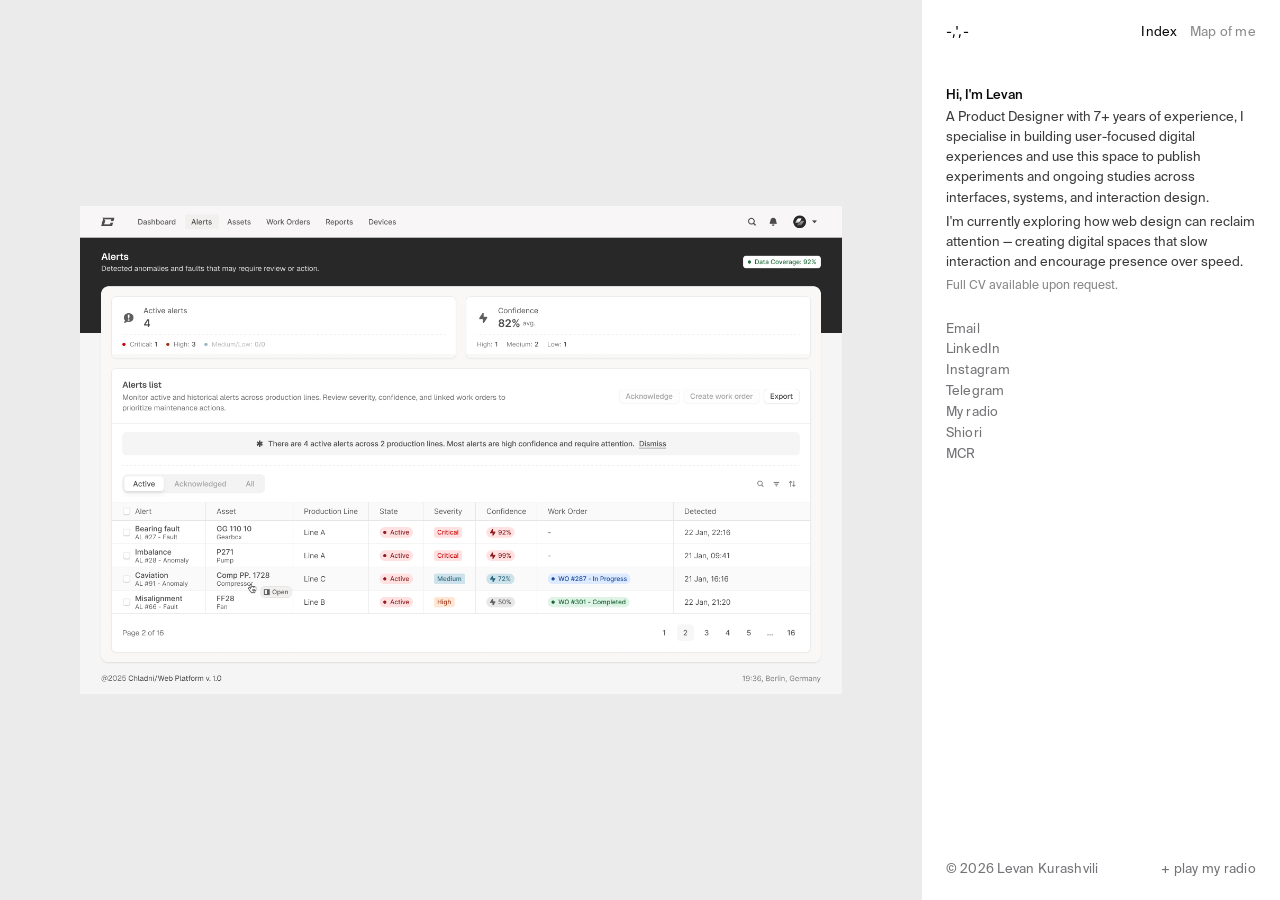
==== commit 41752baa: "updated bio" ====
--- a/index.html
+++ b/index.html
@@ -3,7 +3,7 @@
   <head>
     <meta charset="utf-8" />
     <meta name="viewport" content="width=device-width, initial-scale=1" />
-    <title>Portfolio</title>
+    <title>levan.works - home</title>
     <link rel="icon" href="favicon/favicon.svg" type="image/svg+xml" />
     <link rel="manifest" href="favicon/site.webmanifest" />
     <link rel="stylesheet" href="styles.css" />
@@ -318,7 +318,7 @@
               />
             </div>
             <p class="lede">
-              Specialising in product design, I build user-focused digital
+              A Product Designer with 7+ years of experience, I specialise in building user-focused digital
               experiences and use this space to publish experiments and ongoing
               studies across interfaces, systems, and interaction design.
             </p>
--- a/styles.css
+++ b/styles.css
@@ -56,6 +56,7 @@
   --pad-frame: 80px;
   --gap-frames: 4px;
   --nav-font-size: 13px;
+  --app-height: 100vh;
 }
 
 *,
@@ -81,8 +82,8 @@
 
 .portfolio {
   display: flex;
-  height: 100vh;
-  min-height: 100vh;
+  height: var(--app-height);
+  min-height: var(--app-height);
   min-width: 960px;
 }
 
@@ -90,7 +91,7 @@
 .works {
   flex: 1;
   min-width: 0;
-  height: 100vh;
+  height: var(--app-height);
   overflow-y: auto;
   overflow-x: hidden;
   background: var(--bg-panel);
@@ -107,7 +108,7 @@
 .map-main {
   flex: 1;
   min-width: 0;
-  height: 100vh;
+  height: var(--app-height);
   overflow-y: auto;
   overflow-x: hidden;
   background: var(--frame-bg);
@@ -128,8 +129,8 @@
 
 .work-frame {
   position: relative;
-  min-height: 100vh;
-  height: 100vh;
+  min-height: var(--app-height);
+  height: var(--app-height);
   margin-bottom: var(--gap-frames);
   background: var(--frame-bg);
   padding: var(--pad-frame);
@@ -192,7 +193,7 @@
   z-index: 1;
   width: 100%;
   height: 100%;
-  max-height: calc(100vh - 2 * var(--pad-frame));
+  max-height: calc(var(--app-height) - 2 * var(--pad-frame));
   display: flex;
   align-items: center;
   justify-content: center;
@@ -239,7 +240,7 @@
   width: 28%;
   min-width: 328px;
   max-width: 100%;
-  height: 100vh;
+  height: var(--app-height);
   overflow: hidden;
   background: var(--bg-panel);
   display: flex;
@@ -525,7 +526,7 @@
     min-width: 0;
     width: 100%;
     height: auto;
-    min-height: 100vh;
+    min-height: var(--app-height);
     flex-direction: column;
   }
 
@@ -594,7 +595,7 @@
     min-width: 0;
     width: 100%;
     height: auto;
-    min-height: 100vh;
+    min-height: var(--app-height);
     flex-direction: column;
   }
 
@@ -662,7 +663,7 @@
 
   .map-page .panel {
     order: 0;
-    min-height: 100vh;
+    min-height: var(--app-height);
   }
 
   .services {
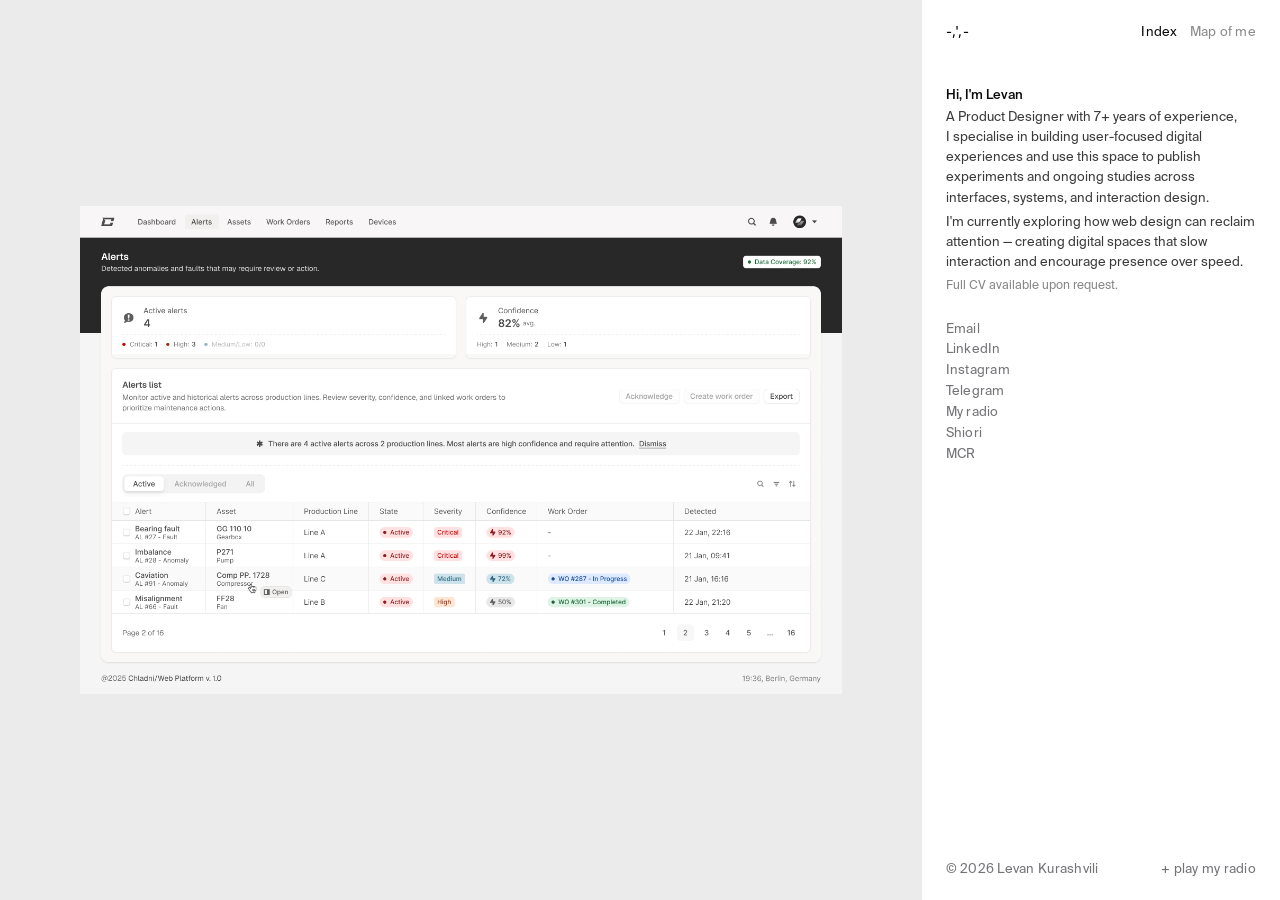
==== commit 643230e2: "intro update2" ====
--- a/index.html
+++ b/index.html
@@ -318,7 +318,7 @@
               />
             </div>
             <p class="lede">
-              A Product Designer with 7+ years of experience, I specialise in building user-focused digital
+              A Product Designer with 7+ years of experience, I&nbsp;specialise in building user-focused digital
               experiences and use this space to publish experiments and ongoing
               studies across interfaces, systems, and interaction design.
             </p>
